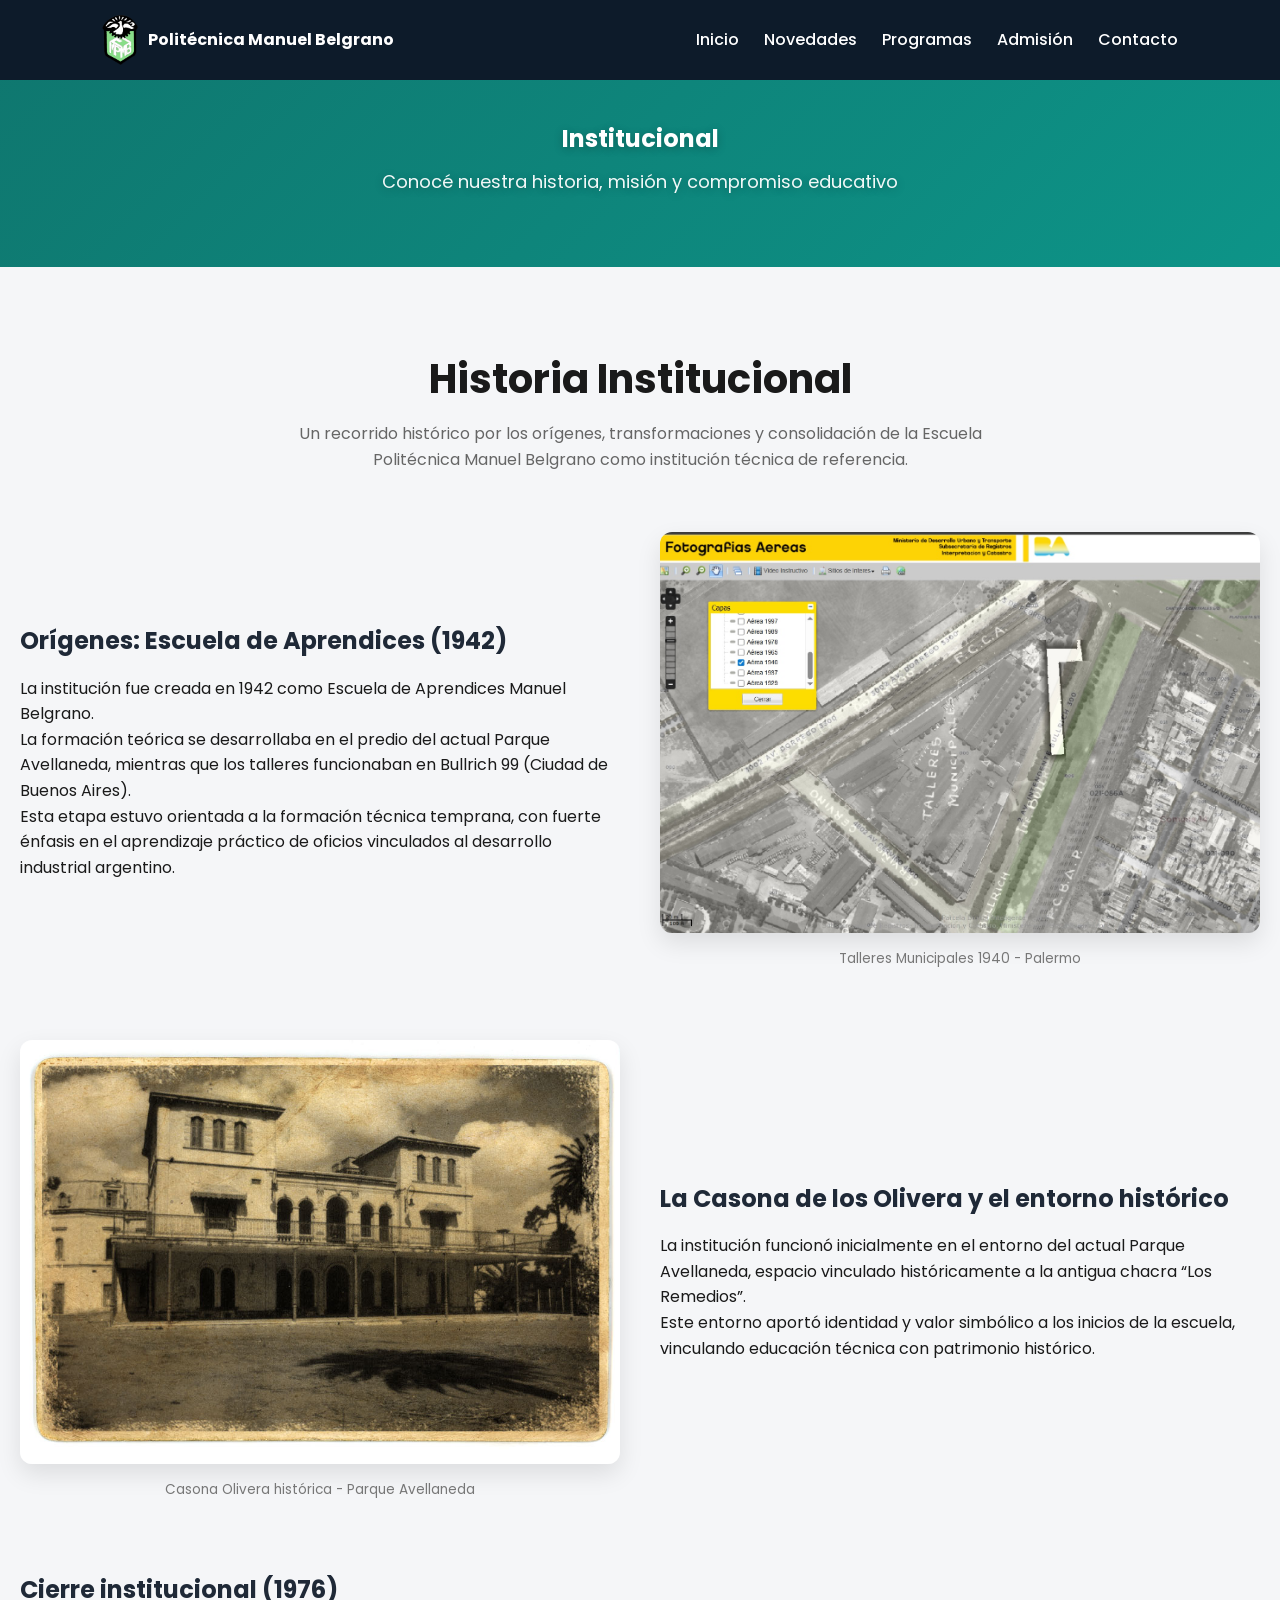
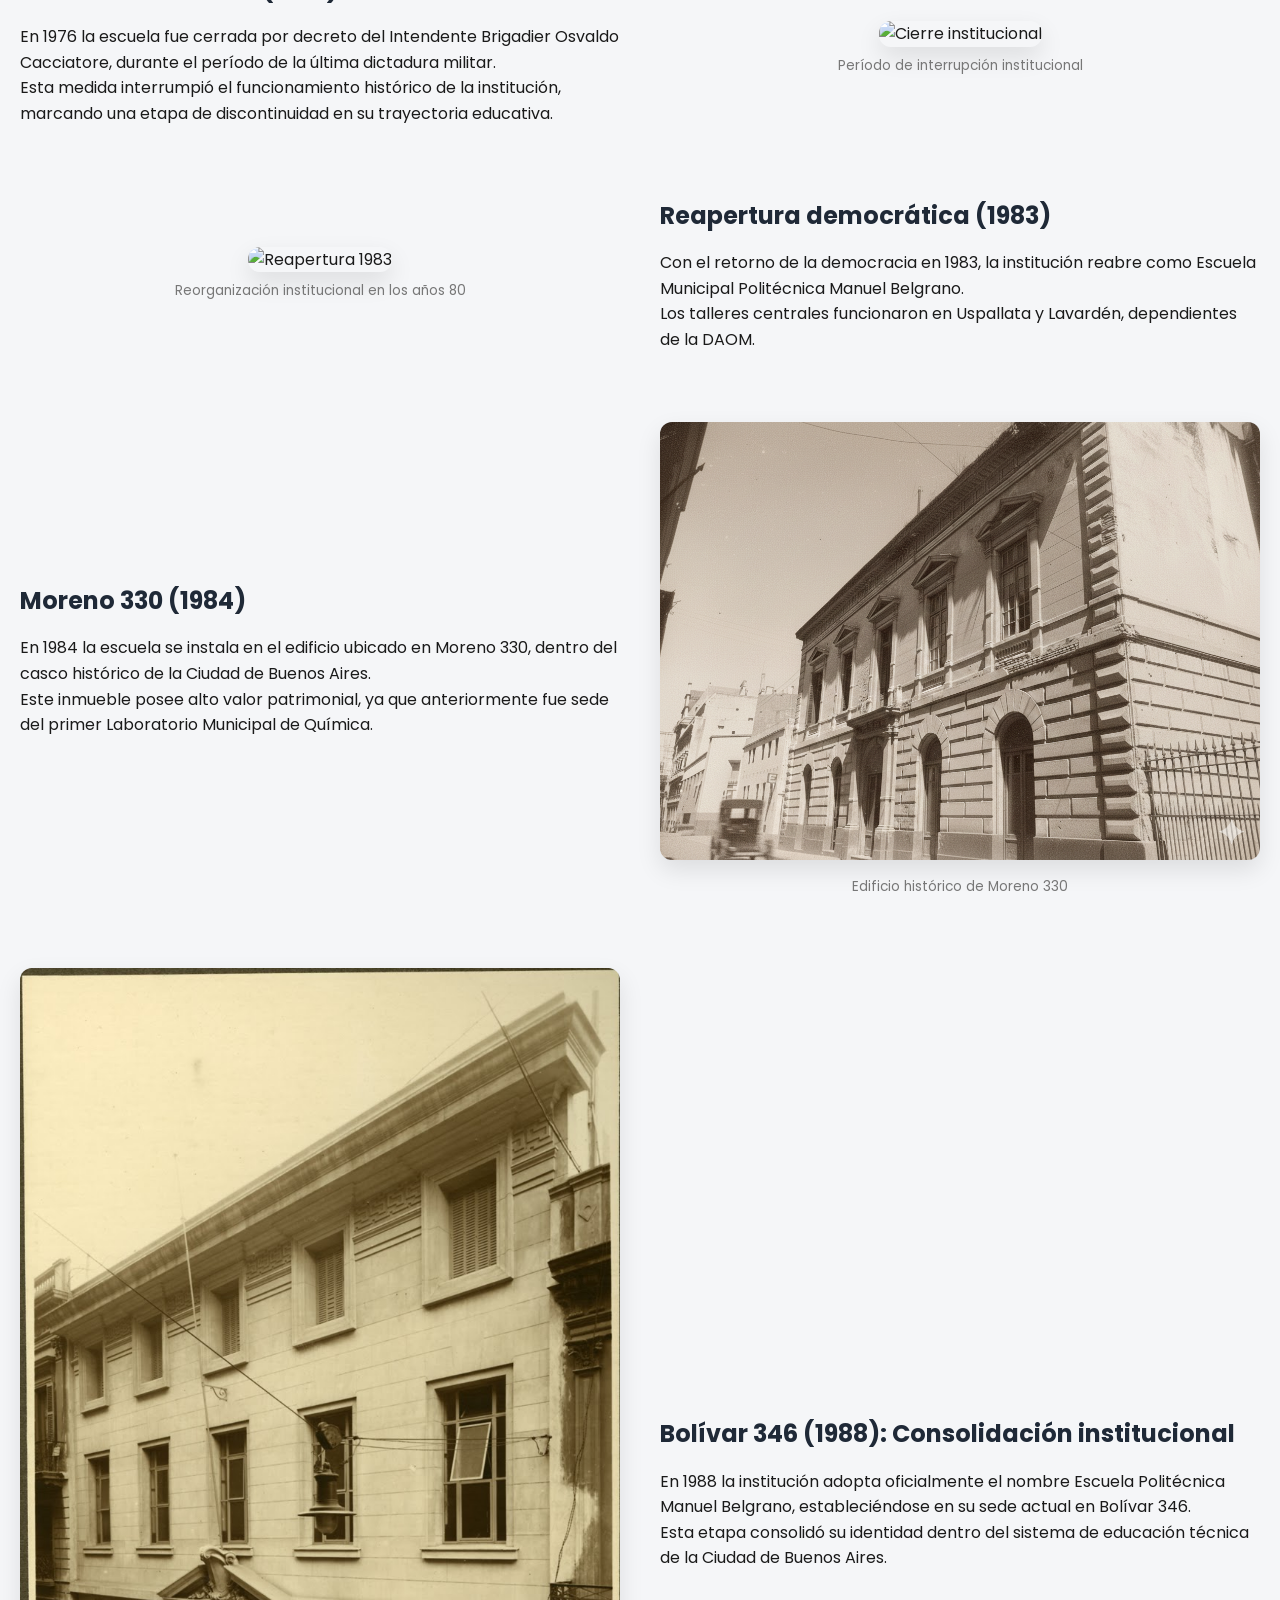
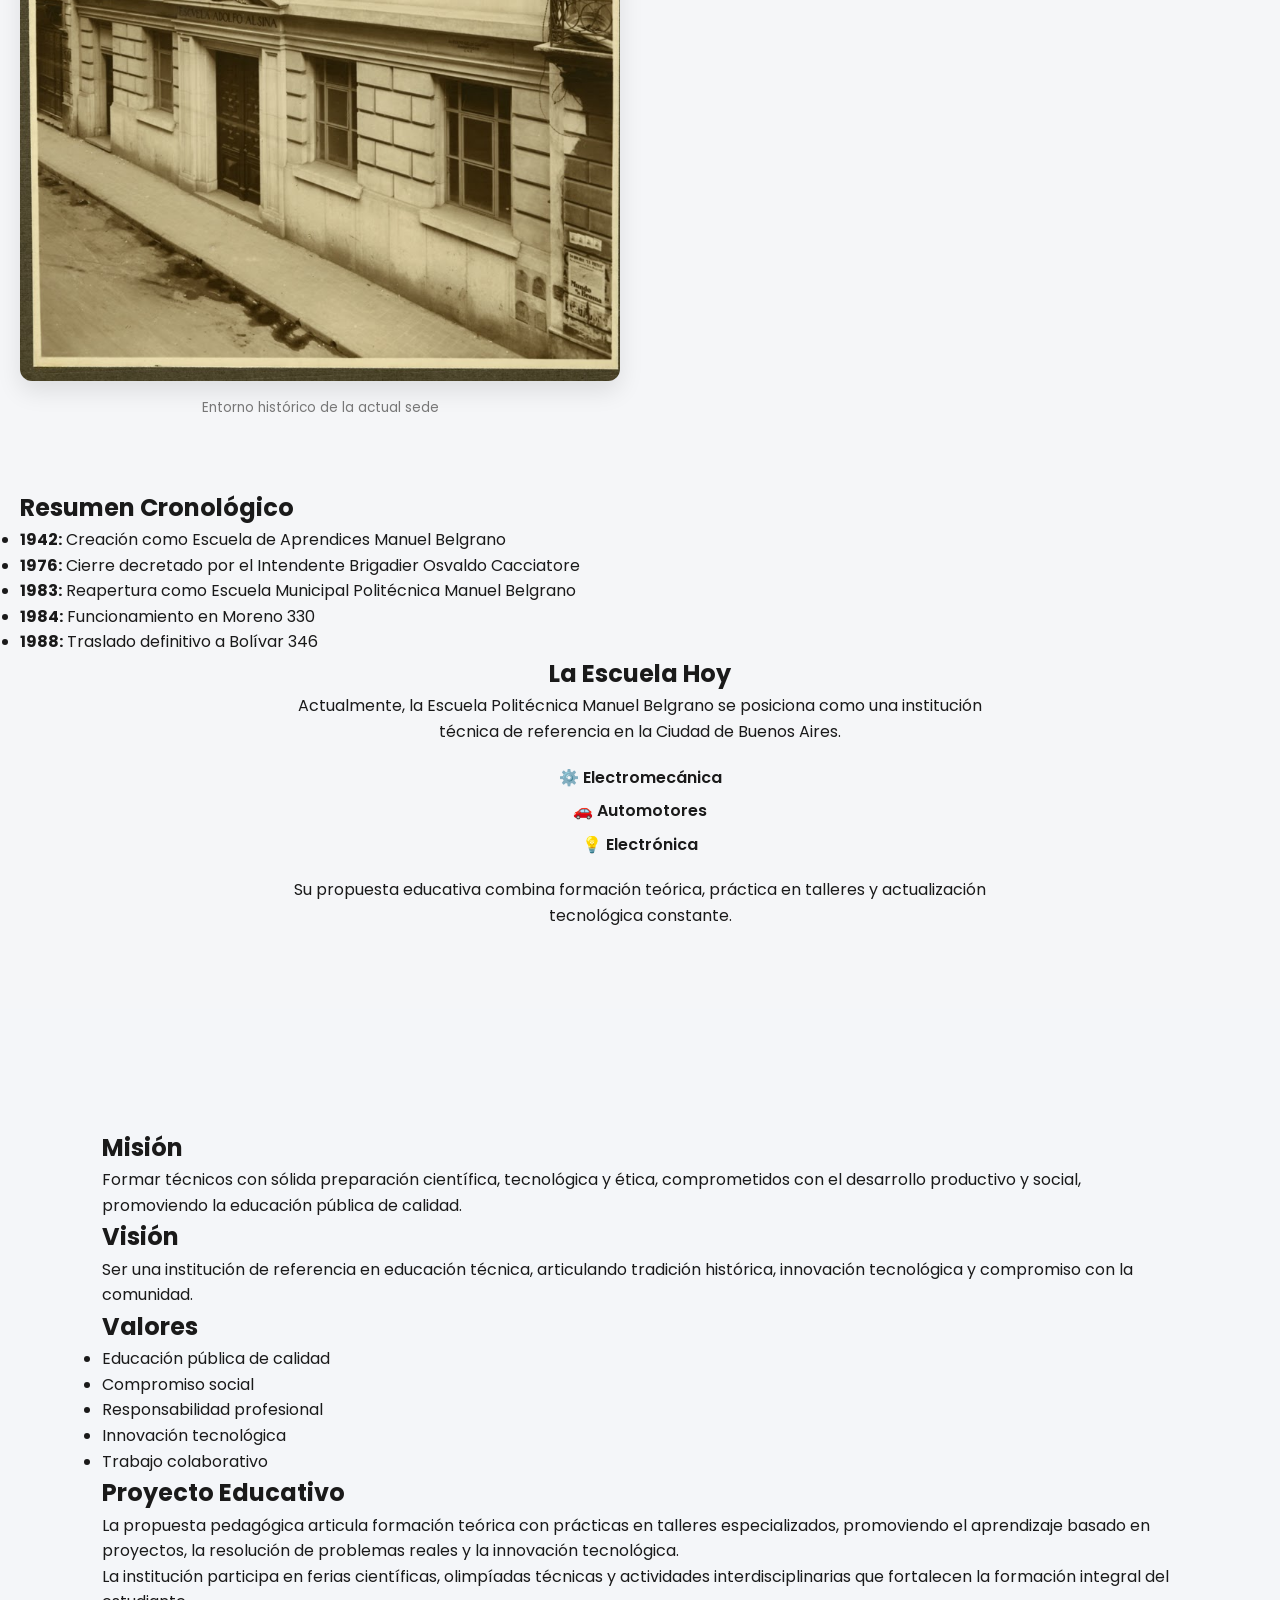
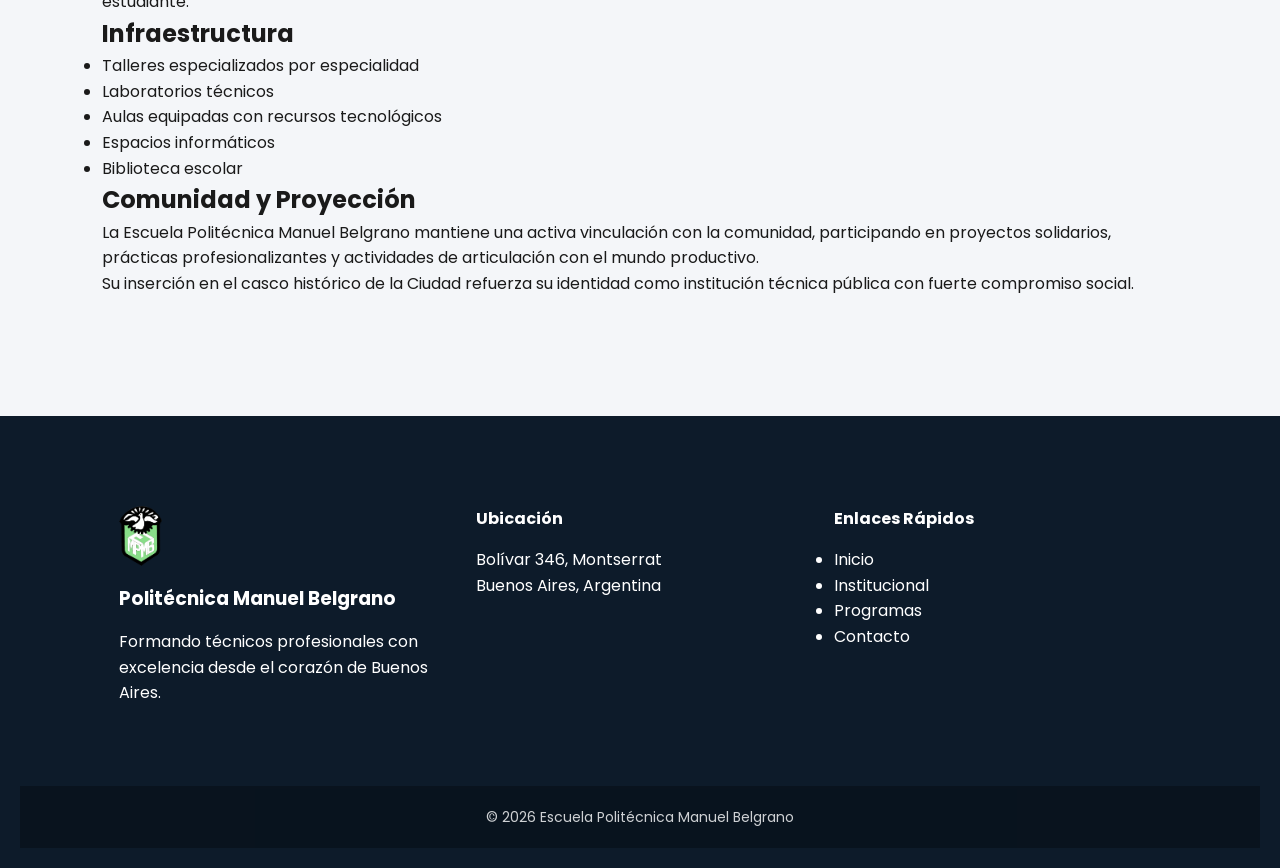
==== institucional.html @ e022c782 "nueva version website" ====
<!DOCTYPE html>
<html lang="es">
<head>
<meta charset="UTF-8">
<meta name="viewport" content="width=device-width, initial-scale=1.0">
<title>Institucional - Escuela Politécnica Manuel Belgrano</title>

<link rel="stylesheet" href="css/style.css">
<link href="https://fonts.googleapis.com/css2?family=Poppins:wght@300;400;600;700&display=swap" rel="stylesheet">
</head>

<body>

<!-- HEADER -->
<header>
    <div class="logo">
        <img src="img/logo.png" alt="Logo Escuela">
        <span>Politécnica Manuel Belgrano</span>
    </div>

    <div class="menu-toggle" id="menuToggle">☰</div>

    <nav id="navMenu">
        <ul>
            <li><a href="index.html">Inicio</a></li>
            <li><a href="novedades.html">Novedades</a></li>
            <li><a href="index.html#programas">Programas</a></li>
            <li><a href="index.html#admision">Admisión</a></li>
            <li><a href="index.html#contacto">Contacto</a></li>
        </ul>
    </nav>
</header>

<!-- HERO -->
<section class="hero-institucional">
  <h1>Institucional</h1>
  <p>Conocé nuestra historia, misión y compromiso educativo</p>
</section>

<!-- HISTORIA -->
<section class="institucional-historia" id="institucional">
  <div class="container">

    <h1 class="titulo-seccion">Historia Institucional</h1>
    <p class="subtitulo">
      Un recorrido histórico por los orígenes, transformaciones y consolidación de la
      Escuela Politécnica Manuel Belgrano como institución técnica de referencia.
    </p>

    <!-- BLOQUE 1 -->
    <div class="historia-bloque fade">
      <div class="historia-texto">
        <h2>Orígenes: Escuela de Aprendices (1942)</h2>
        <p>
          La institución fue creada en 1942 como Escuela de Aprendices Manuel Belgrano.
        </p>
        <p>
          La formación teórica se desarrollaba en el predio del actual Parque Avellaneda,
          mientras que los talleres funcionaban en Bullrich 99 (Ciudad de Buenos Aires).
        </p>
        <p>
          Esta etapa estuvo orientada a la formación técnica temprana,
          con fuerte énfasis en el aprendizaje práctico de oficios vinculados
          al desarrollo industrial argentino.
        </p>
      </div>

      <div class="historia-img">
        <img src="img/historia/bullrich-talleres.jpg" alt="Talleres Municipales 1940 - Palermo">
        <span class="img-caption">
          Talleres Municipales 1940 - Palermo
        </span>
      </div>
    </div>

    <!-- BLOQUE 2 -->
    <div class="historia-bloque invert fade">
      <div class="historia-texto">
        <h2>La Casona de los Olivera y el entorno histórico</h2>
        <p>
          La institución funcionó inicialmente en el entorno del actual Parque Avellaneda,
          espacio vinculado históricamente a la antigua chacra “Los Remedios”.
        </p>
        <p>
          Este entorno aportó identidad y valor simbólico a los inicios de la escuela,
          vinculando educación técnica con patrimonio histórico.
        </p>
      </div>

      <div class="historia-img">
        <img src="img/historia/casona-olivera.jpg" alt="Casona Olivera histórica">
        <span class="img-caption">
          Casona Olivera histórica - Parque Avellaneda
        </span>
      </div>
    </div>

    <!-- BLOQUE 3 -->
    <div class="historia-bloque fade">
      <div class="historia-texto">
        <h2>Cierre institucional (1976)</h2>
        <p>
          En 1976 la escuela fue cerrada por decreto del Intendente Brigadier
          Osvaldo Cacciatore, durante el período de la última dictadura militar.
        </p>
        <p>
          Esta medida interrumpió el funcionamiento histórico de la institución,
          marcando una etapa de discontinuidad en su trayectoria educativa.
        </p>
      </div>

      <div class="historia-img">
        <img src="img/historia/talleres.jpg" alt="Cierre institucional">
        <span class="img-caption">
          Período de interrupción institucional
        </span>
      </div>
    </div>

    <!-- BLOQUE 4 -->
    <div class="historia-bloque invert fade">
      <div class="historia-texto">
        <h2>Reapertura democrática (1983)</h2>
        <p>
          Con el retorno de la democracia en 1983,
          la institución reabre como Escuela Municipal Politécnica Manuel Belgrano.
        </p>
        <p>
          Los talleres centrales funcionaron en Uspallata y Lavardén,
          dependientes de la DAOM.
        </p>
      </div>

      <div class="historia-img">
        <img src="img/historia/talleres.jpg" alt="Reapertura 1983">
        <span class="img-caption">
          Reorganización institucional en los años 80
        </span>
      </div>
    </div>

    <!-- BLOQUE 5 -->
    <div class="historia-bloque fade">
      <div class="historia-texto">
        <h2>Moreno 330 (1984)</h2>
        <p>
          En 1984 la escuela se instala en el edificio ubicado en Moreno 330,
          dentro del casco histórico de la Ciudad de Buenos Aires.
        </p>
        <p>
          Este inmueble posee alto valor patrimonial,
          ya que anteriormente fue sede del primer Laboratorio Municipal de Química.
        </p>
      </div>

      <div class="historia-img">
        <img src="img/historia/Moreno330.png" alt="Edificio Moreno 330">
        <span class="img-caption">
          Edificio histórico de Moreno 330
        </span>
      </div>
    </div>

    <!-- BLOQUE 6 -->
    <div class="historia-bloque invert fade">
      <div class="historia-texto">
        <h2>Bolívar 346 (1988): Consolidación institucional</h2>
        <p>
          En 1988 la institución adopta oficialmente el nombre
          Escuela Politécnica Manuel Belgrano,
          estableciéndose en su sede actual en Bolívar 346.
        </p>
        <p>
          Esta etapa consolidó su identidad dentro del sistema
          de educación técnica de la Ciudad de Buenos Aires.
        </p>
      </div>

      <div class="historia-img">
        <img src="img/historia/bolivar-antiguo.jpg" alt="Bolívar antigua">
        <span class="img-caption">
          Entorno histórico de la actual sede
        </span>
      </div>
    </div>

    <!-- RESUMEN CRONOLÓGICO -->
    <div class="resumen-cronologico fade">
      <h2>Resumen Cronológico</h2>
      <ul>
        <li><strong>1942:</strong> Creación como Escuela de Aprendices Manuel Belgrano</li>
        <li><strong>1976:</strong> Cierre decretado por el Intendente Brigadier Osvaldo Cacciatore</li>
        <li><strong>1983:</strong> Reapertura como Escuela Municipal Politécnica Manuel Belgrano</li>
        <li><strong>1984:</strong> Funcionamiento en Moreno 330</li>
        <li><strong>1988:</strong> Traslado definitivo a Bolívar 346</li>
      </ul>
    </div>

    <!-- PRESENTE -->
    <div class="presente fade">
      <h2>La Escuela Hoy</h2>
      <p>
        Actualmente, la Escuela Politécnica Manuel Belgrano se posiciona como
        una institución técnica de referencia en la Ciudad de Buenos Aires.
      </p>

      <ul class="especialidades">
        <li>⚙️ Electromecánica</li>
        <li>🚗 Automotores</li>
        <li>💡 Electrónica</li>
      </ul>

      <p>
        Su propuesta educativa combina formación teórica,
        práctica en talleres y actualización tecnológica constante.
      </p>
    </div>

  </div>
</section>

<!-- MISIÓN VISIÓN VALORES -->
<section class="institucional">
  <div class="container">
    <div class="institucional-seccion fade">
      <h2>Misión</h2>
      <p>
        Formar técnicos con sólida preparación científica, tecnológica y ética,
        comprometidos con el desarrollo productivo y social,
        promoviendo la educación pública de calidad.
      </p>

      <h2>Visión</h2>
      <p>
        Ser una institución de referencia en educación técnica,
        articulando tradición histórica, innovación tecnológica
        y compromiso con la comunidad.
      </p>

      <h2>Valores</h2>
      <ul class="lista-valores">
        <li>Educación pública de calidad</li>
        <li>Compromiso social</li>
        <li>Responsabilidad profesional</li>
        <li>Innovación tecnológica</li>
        <li>Trabajo colaborativo</li>
      </ul>
    </div>

    <!-- PROYECTO EDUCATIVO -->

    <div class="institucional-seccion fade">
      <h2>Proyecto Educativo</h2>
      <p>
        La propuesta pedagógica articula formación teórica
        con prácticas en talleres especializados,
        promoviendo el aprendizaje basado en proyectos,
        la resolución de problemas reales y la innovación tecnológica.
      </p>
      <p>
        La institución participa en ferias científicas,
        olimpíadas técnicas y actividades interdisciplinarias
        que fortalecen la formación integral del estudiante.
      </p>
    </div>

    <!-- INFRAESTRUCTURA -->

    <div class="institucional-seccion fade">
      <h2>Infraestructura</h2>
      <ul>
        <li>Talleres especializados por especialidad</li>
        <li>Laboratorios técnicos</li>
        <li>Aulas equipadas con recursos tecnológicos</li>
        <li>Espacios informáticos</li>
        <li>Biblioteca escolar</li>
      </ul>
    </div>



    <!-- COMUNIDAD -->

    <div class="institucional-seccion fade">
      <h2>Comunidad y Proyección</h2>
      <p>
        La Escuela Politécnica Manuel Belgrano mantiene
        una activa vinculación con la comunidad,
        participando en proyectos solidarios,
        prácticas profesionalizantes
        y actividades de articulación con el mundo productivo.
      </p>
      <p>
        Su inserción en el casco histórico de la Ciudad
        refuerza su identidad como institución técnica pública
        con fuerte compromiso social.
      </p>
    </div>

  </div>
</section>

<!-- FOOTER -->
<footer>
    <div class="footer-content">
        <div>
            <img src="img/logo.png" alt="Logo Escuela" class="footer-logo">
            <h3>Politécnica Manuel Belgrano</h3>
            <p>Formando técnicos profesionales con excelencia desde el corazón de Buenos Aires.</p>
        </div>

        <div>
            <h4>Ubicación</h4>
            <p>Bolívar 346, Montserrat<br>
            Buenos Aires, Argentina</p>
        </div>

        <div>
            <h4>Enlaces Rápidos</h4>
            <ul>
                <li><a href="index.html">Inicio</a></li>
                <li><a href="institucional.html">Institucional</a></li>
                <li><a href="index.html#programas">Programas</a></li>
                <li><a href="index.html#contacto">Contacto</a></li>
            </ul>
        </div>
    </div>

    <div class="footer-bottom">
        © 2026 Escuela Politécnica Manuel Belgrano
    </div>
</footer>

<script src="js/script.js"></script>
</body>
</html>
---- css/style.css ----
* {
    margin: 0;
    padding: 0;
    box-sizing: border-box;
}

html {
    scroll-behavior: smooth;
}

body {
    font-family: 'Poppins', sans-serif;
    background: #f4f6f9;
    color: #1a1a1a;
    line-height: 1.6;
}

header {
    position: fixed;
    width: 100%;
    background: #0d1b2a;
    color: white;
    display: flex;
    justify-content: space-between;
    align-items: center;
    padding: 15px 8%;
    z-index: 1000;
}

.logo {
    font-weight: 700;
}

nav ul {
    list-style: none;
    display: flex;
    gap: 25px;
}

nav a {
    text-decoration: none;
    color: white;
    font-weight: 500;
    transition: 0.3s;
}

nav a:hover {
    color: #00b4d8;
}

.menu-toggle {
    display: none;
    font-size: 24px;
    cursor: pointer;
}

section {
    padding: 120px 8%;
}

.hero {
    height: 100vh;
    background: linear-gradient(rgba(0,0,0,0.6), rgba(0,0,0,0.6)),
    url('../img/hero.jpg') center/cover;
    display: flex;
    align-items: center;
    justify-content: center;
    text-align: center;
    color: white;
    margin-top: 0px; /* ajustá según altura real */
}

.hero h1 {
    font-size: 48px;
    margin-bottom: 20px;
}

.hero p {
    font-size: 20px;
    margin-bottom: 30px;
}

.btn {
    background: #00b4d8;
    color: white;
    padding: 12px 25px;
    border-radius: 30px;
    text-decoration: none;
    display: inline-block;
    margin: 5px;
    transition: 0.3s;
    border: none;
    cursor: pointer;
}

.btn:hover {
    background: #0077b6;
}

.btn.secondary {
    background: transparent;
    border: 2px solid white;
}

.cards {
    display: grid;
    grid-template-columns: repeat(auto-fit, minmax(280px, 1fr));
    gap: 25px;
    margin-top: 40px;
}

.card {
    background: white;
    padding: 25px;
    border-radius: 15px;
    box-shadow: 0 5px 20px rgba(0,0,0,0.08);
    transition: 0.3s;
}

.card:hover {
    transform: translateY(-5px);
}

.stats {
    display: flex;
    gap: 40px;
    margin-top: 40px;
    flex-wrap: wrap;
}

.stats div strong {
    font-size: 30px;
    color: #0077b6;
}

.steps div {
    background: white;
    padding: 20px;
    margin-top: 15px;
    border-left: 5px solid #00b4d8;
}

.contact-grid {
    display: grid;
    grid-template-columns: 1fr 1fr;
    gap: 40px;
}

form input, form textarea {
    width: 100%;
    padding: 12px;
    margin-bottom: 15px;
    border-radius: 8px;
    border: 1px solid #ccc;
}

form textarea {
    height: 120px;
}

.map iframe {
    width: 100%;
    height: 300px;
    border: none;
    margin-top: 30px;
    border-radius: 15px;
}

footer {
    background: #0d1b2a;
    color: white;
}

.footer-content {
    display: grid;
    grid-template-columns: repeat(auto-fit, minmax(250px, 1fr));
    gap: 40px;
    padding: 50px 8%;
}

.footer-content h3,
.footer-content h4 {
    margin-bottom: 15px;
}

.footer-content a {
    color: #ccc;
    text-decoration: none;
}

.footer-content a:hover {
    color: white;
}

.footer-bottom {
    text-align: center;
    padding: 20px;
    background: #08121c;
}

.fade {
    opacity: 0;
    transform: translateY(20px);
    transition: 0.8s ease;
}

.fade.visible {
    opacity: 1;
    transform: translateY(0);
}

.chatbot {
    position: fixed;
    bottom: 90px;
    right: 20px;
    width: 300px;
    background: white;
    border-radius: 10px;
    box-shadow: 0 10px 25px rgba(0,0,0,0.2);
    display: none;
    flex-direction: column;
    overflow: hidden;
}

.chat-header {
    background: #0d1b2a;
    color: white;
    padding: 10px;
    font-weight: bold;
}

.chat-body {
    padding: 10px;
    height: 250px;
    overflow-y: auto;
    display: flex;
    flex-direction: column;
    gap: 8px;
}

.chat-body div {
    padding: 8px 12px;
    border-radius: 15px;
    max-width: 80%;
    font-size: 14px;
}

.chat-body .usuario {
    align-self: flex-end;
    background: #1b263b;
    color: white;
}

.chat-body .asistente {
    align-self: flex-start;
    background: #f1f1f1;
}

#chatInput {
    border: none;
    padding: 10px;
    border-top: 1px solid #ddd;
    outline: none;
}

.chat-button {
    position: fixed;
    bottom: 20px;
    right: 20px;
    background: #1b263b;
    color: white;
    width: 55px;
    height: 55px;
    border-radius: 50%;
    display: flex;
    align-items: center;
    justify-content: center;
    cursor: pointer;
    font-size: 22px;
    box-shadow: 0 5px 15px rgba(0,0,0,0.3);
}


@media(max-width: 900px){
    .contact-grid {
        grid-template-columns: 1fr;
    }

    nav {
        position: absolute;
        top: 60px;
        right: 0;
        background: #0d1b2a;
        width: 200px;
        display: none;
    }

    nav ul {
        flex-direction: column;
        padding: 20px;
    }

    .menu-toggle {
        display: block;
    }
}
/* LOGO */

.logo {
    display: flex;
    align-items: center;
    gap: 10px;
}

.logo img {
    height: 50px;
}

.footer-logo {
    height: 60px;
    margin-bottom: 10px;
}

/* MEJOR FOOTER */

footer {
    background: #0d1b2a;
    color: white;
    padding: 40px 20px 20px 20px;
}

.footer-content {
    display: grid;
    grid-template-columns: repeat(auto-fit, minmax(250px, 1fr));
    gap: 30px;
}

.footer-content a {
    color: white;
    text-decoration: none;
}

.footer-content a:hover {
    text-decoration: underline;
}

.footer-bottom {
    text-align: center;
    margin-top: 30px;
    font-size: 14px;
    opacity: 0.8;
}

/* RESPONSIVE MEJORADO */

@media (max-width: 768px) {

    header {
        flex-direction: column;
        align-items: flex-start;
    }

    nav ul {
        flex-direction: column;
        width: 100%;
    }

    .cards {
        grid-template-columns: 1fr;
    }

    .steps {
        grid-template-columns: 1fr;
    }

    .contact-grid {
        grid-template-columns: 1fr;
    }

}
/* HEADER SCROLL EFFECT */

header {
    position: fixed;
    width: 100%;
    top: 0;
    left: 0;
    transition: all 0.3s ease;
    z-index: 1000;
}

header.scrolled {
    background: #0d1b2a;
    box-shadow: 0 5px 15px rgba(0,0,0,0.2);
}

/* Espacio para compensar header fijo */

.card {
    transition: transform 0.3s ease, box-shadow 0.3s ease;
}

.card:hover {
    transform: translateY(-10px);
    box-shadow: 0 15px 25px rgba(0,0,0,0.15);
}
.gallery-grid {
    display: grid;
    grid-template-columns: repeat(auto-fit, minmax(200px,1fr));
    gap: 15px;
    padding: 20px;
}

.gallery-grid img {
    width: 100%;
    cursor: pointer;
    border-radius: 10px;
    transition: transform 0.3s ease;
}

.gallery-grid img:hover {
    transform: scale(1.05);
}

.modal {
    display: none;
    position: fixed;
    inset: 0;
    background: rgba(0,0,0,0.8);
    justify-content: center;
    align-items: center;
}

.modal img {
    max-width: 80%;
    max-height: 80%;
}
/* NOVEDADES */

.novedades {
    padding: 80px 20px;
    text-align: center;
}

.novedades-page {
    padding: 120px 20px 80px 20px;
    max-width: 1000px;
    margin: auto;
}

.noticia-card {
    background: white;
    padding: 25px;
    border-radius: 10px;
    box-shadow: 0 10px 20px rgba(0,0,0,0.1);
    margin-bottom: 30px;
    text-align: left;
    transition: 0.3s ease;
}

.noticia-card:hover {
    transform: translateY(-5px);
}

.noticia-card img {
    width: 100%;
    border-radius: 8px;
    margin-bottom: 15px;
}

.noticia-card iframe {
    width: 100%;
    height: 400px;
    border-radius: 8px;
    margin-top: 15px;
}

@media(max-width:768px){
    .noticia-card iframe {
        height: 250px;
    }
}
/* NOVEDADES ESTILOS */
.novedades, .novedades-page {
    text-align: center;
}

.noticia-card {
    background: white;
    padding: 25px;
    border-radius: 12px;
    box-shadow: 0 8px 25px rgba(0,0,0,.1);
    margin: 25px 0;
    text-align: left;
}

.noticia-card img {
    width: 100%;
    border-radius: 8px;
    margin-bottom: 15px;
}

.noticia-card iframe {
    width: 100%;
    height: 300px;
    border-radius: 8px;
    margin-top: 15px;
}
.noticia-card {
    background: white;
    padding: 30px;
    margin-bottom: 40px;
    border-radius: 14px;
    box-shadow: 0 10px 30px rgba(0,0,0,0.08);
}

.noticia-card h2 {
    margin-bottom: 15px;
}

.noticia-card h3 {
    margin-top: 25px;
}

.noticia-card ul {
    margin-left: 20px;
}

blockquote {
    background: #f4f4f4;
    padding: 20px;
    border-left: 5px solid #0d6efd;
    margin: 20px 0;
    border-radius: 6px;
}

iframe {
    width: 100%;
    height: 400px;
    margin-top: 15px;
    border-radius: 8px;
}

@media(max-width:768px){
    iframe {
        height: 220px;
    }
}
/* ================= GALERÍA DE MINIATURAS ================= */
.gallery-thumbnails {
    display: grid;
    grid-template-columns: repeat(auto-fill, minmax(100px, 1fr));
    gap: 10px;
    justify-items: center;
    margin: 25px 0;
}

.thumbnail {
    width: 100px;
    height: 100px;
    object-fit: cover;
    border-radius: 8px;
    cursor: pointer;
    transition: box-shadow 0.3s ease, border-color 0.3s ease;  /* Quitamos transform para no agrandar la miniatura */
    border: 2px solid transparent;
}

.thumbnail:hover {
    transform: scale(3.9);  /* Zoom sutil en la miniatura */
    box-shadow: 0 4px 12px rgba(0,0,0,0.3);
    border-color: #18A999;
}



/* ================= MODAL PARA IMAGEN GRANDE ================= */
.modal {
    display: none;
    position: fixed;
    top: 0;
    left: 0;
    width: 100%;
    height: 100%;
    background: rgba(0,0,0,0.8);
    justify-content: center;
    align-items: center;
    z-index: 1000;
}

.modal.active {
    display: flex;
}

.modal img {
    max-width: 90%;  /* Muestra la imagen en su tamaño original, limitada al 90% de la pantalla */
    max-height: 90%;
    border-radius: 8px;
}

.modal-close {
    position: absolute;
    top: 20px;
    right: 20px;
    background: white;
    color: black;
    border: none;
    font-size: 24px;
    padding: 10px;
    cursor: pointer;
    border-radius: 50%;
}

/* Responsivo */
@media (max-width: 768px) {
    .gallery-thumbnails {
        grid-template-columns: repeat(auto-fill, minmax(80px, 1fr));
    }
    .thumbnail {
        width: 80px;
        height: 80px;
    }
}

/*Bienvenidos*/

.bienvenida-grid {
  display: flex;
  align-items: center;
  gap: 40px;
}


.bienvenida-img img {
    width: 100%;
    border-radius: 12px;
    box-shadow: 0 10px 30px rgba(0,0,0,0.1);
}

.bienvenida h2 {
    font-size: 36px;
    margin-bottom: 20px;
}
/*responsive*/
@media (max-width: 768px) {

  .bienvenida-grid {
    flex-direction: column;
    text-align: center;
  }

  /* Orden correcto */
  .bienvenida-texto {
    order: 1;
  }

  .bienvenida-img {
    order: 2;
  }

  /* Imagen prolija en móvil */
  .bienvenida-img img {
    width: 100%;
    border-radius: 12px;
  }

  /* Botón más abajo y centrado */
  .bienvenida-texto .btn {
    display: inline-block;
    margin-top: 20px;
  }
}

/*especialidades*/

/* ================= PROGRAMAS MODERNOS ================= */

.programas-cards{
    display:grid;
    grid-template-columns:repeat(auto-fit,minmax(300px,1fr));
    gap:30px;
    margin-top:40px;
}

.program-card{
    background:white;
    border-radius:18px;
    overflow:hidden;
    box-shadow:0 10px 30px rgba(0,0,0,.08);
    transition:.3s;
}

.program-card:hover{
    transform:translateY(-8px);
}

/* IMAGEN */
.img-wrap{
    position:relative;
}

.img-wrap img{
    width:100%;
    height:220px;
    object-fit:cover;
}

/* ICONO FLOTANTE */
.icon{
    position:absolute;
    top:15px;
    right:15px;
    width:45px;
    height:45px;
    border-radius:50%;
    display:flex;
    align-items:center;
    justify-content:center;
    font-size:20px;
    color:white;
}

/* colores tipo captura */
.icon.auto{ background:#22c55e; }
.icon.electro{ background:#f97316; }
.icon.digi{ background:#6366f1; }

/* CONTENIDO */
.program-card .content{
    padding:20px;
}

.program-card h3{
    margin-bottom:10px;
}

.program-card p{
    color:#555;
    font-size:14px;
}
/* ================= REDES SOCIALES ================= */

.redes{
    margin-top:25px;
}

.redes h3{
    margin-bottom:10px;
}

.social-links{
    display:flex;
    flex-wrap:wrap;
    gap:10px;
}

.social-links a{
    text-decoration:none;
    padding:8px 14px;
    border-radius:20px;
    font-size:14px;
    font-weight:500;
    color:white;
    transition:.3s;
}

/* colores por red */
.social-links .ig{ background:#e1306c; }
.social-links .fb{ background:#1877f2; }
.social-links .yt{ background:#ff0000; }
.social-links .wa{ background:#25d366; }

.social-links a:hover{
    transform:translateY(-2px);
    opacity:.9;
}
.social-icons{
    display:flex;
    gap:12px;
    margin-top:15px;
}

.social-icons a{
    width:40px;
    height:40px;
    border-radius:50%;
    background:#0d1b2a;
    color:white;
    display:flex;
    align-items:center;
    justify-content:center;
    font-size:18px;
    transition:.3s;
}

.social-icons a:hover{
    background:#0077b6;
    transform:translateY(-3px);
}
.btn-info{
  margin-top:10px;
  background:#4f46e5;
  color:white;
  border:none;
  padding:8px 14px;
  border-radius:8px;
  cursor:pointer;
}

/* MODAL */
.modal-overlay{
  position:fixed;
  top:0;left:0;
  width:100%;height:100%;
  background:rgba(0,0,0,0.6);
  display:none;
  align-items:center;
  justify-content:center;
  z-index:9999;
}

.modal-card{
  background:white;
  width:90%;
  max-width:720px;
  border-radius:18px;
  overflow:hidden;
  margin:20px; /* margen externo en móviles */
  max-height:90vh; /* nunca más alto que la pantalla */
  display:flex;
  flex-direction:column;
}


.modal-header img{
  width:100%;
  height:200px;
  object-fit:cover;
}

.modal-body{
  padding:28px 32px;
  line-height:1.6;
  overflow-y:auto; /* scroll interno */
}
.modal-header{
  flex-shrink:0; /* evita que se achique */
}


.modal-body p,
.modal-body ul,
.modal-body h3{
  margin-top:22px;
  margin-bottom:10px;
  font-size:1.1rem;
}



.info-grid{
  display:grid;
  grid-template-columns:1fr 1fr;
  gap:10px;
  margin:15px 0;
}

.info-box{
  background:#f3f4f6;
  padding:10px;
  border-radius:8px;
}

.chips span{
  background:#e0e7ff;
  padding:5px 10px;
  margin:3px;
  border-radius:20px;
  display:inline-block;
}

.cerrar{
  position:absolute;
  right:15px;
  top:10px;
  cursor:pointer;
  font-size:20px;
}
.chips{
  margin-top:8px;
}

.chips span{
  background:#eef2ff;
  padding:6px 12px;
  margin:4px;
  border-radius:20px;
  font-size:0.85rem;
}
@media (max-width:600px){
  .modal-body{
    padding:22px 18px; /* menos padding en celular */
  }
}
@media (max-width:600px){

  .modal-card{
    width:95%;
    max-height:92vh;
    border-radius:14px;
  }

  .modal-body{
    padding:20px 16px; /* menos padding en celular */
  }

}
/*admision*/
.admision {
  padding: 80px 20px;
  text-align: center;
}

.titulo-seccion {
  font-size: 2.2rem;
  margin-bottom: 10px;
}

.subtitulo {
  color: #666;
  margin-bottom: 40px;
}

.pasos-admision {
  display: grid;
  grid-template-columns: repeat(auto-fit, minmax(220px, 1fr));
  gap: 25px;
}

.paso {
  background: linear-gradient(135deg, #c9f3ef, #a9e0db);
  padding: 25px;
  border-radius: 18px;
  transition: 0.3s;
  position: relative;
}

.paso:hover {
  transform: translateY(-5px);
}

.icono {
  font-size: 28px;
  margin-bottom: 10px;
}

.numero {
  font-size: 2rem;
  font-weight: bold;
  color: rgba(0,0,0,0.2);
}

.paso h3 {
  margin: 10px 0;
}

.paso p {
  font-size: 0.9rem;
  color: #444;
}
/*institucional*/
.hero-institucional {
  padding: 120px 20px 70px;
  text-align: center;
  background: linear-gradient(135deg, #0f766e, #0d9488);
  color: white;
}

.hero-institucional p {
  opacity: 0.95;
  font-size: 18px;
  margin-top: 10px;
}
.hero-institucional h1,
.hero-institucional p {
  text-shadow: 0 2px 8px rgba(0,0,0,0.25);
}



.institucional-section {
  max-width: 900px;
  margin: auto;
  padding: 60px 20px;
  line-height: 1.7;
}

.institucional-section.alt {
  background: #f7f7f7;
  border-radius: 12px;
}
.btn-institucional {
  background: #0f766e;
  color: white;
  border: 2px solid #0f766e;
}

.btn-institucional:hover {
  background: transparent;
  color: #0f766e;
}
/* =========================
   VIDEO NOVEDADES
========================= */
.noticias iframe {
  width: 100%;
  height: 200px;
  border-radius: 10px;
  margin-top: 10px;
}
/* novedades */

.novedades-cards {
  display: grid;
  grid-template-columns: repeat(auto-fit, minmax(260px, 1fr));
  gap: 25px;
  margin-top: 30px;
}

.novedad-card {
  background: white;
  border-radius: 12px;
  overflow: hidden;
  box-shadow: 0 8px 20px rgba(0,0,0,0.08);
  transition: transform 0.25s ease;
}

.novedad-card:hover {
  transform: translateY(-5px);
}

.novedad-card img {
  width: 100%;
  height: 180px;
  object-fit: cover;
}

.novedad-content {
  padding: 15px;
}

.novedad-content h3 {
  margin-bottom: 8px;
}

.novedad-content p {
  font-size: 14px;
  margin-bottom: 12px;
}
/*admision*/
.admision-botones {
  margin-top: 40px;
  display: flex;
  justify-content: center;
  gap: 15px;
  flex-wrap: wrap;
}

.btn-admision {
  background: #1f3c88;
  color: white;
  padding: 12px 20px;
  border-radius: 8px;
  text-decoration: none;
  font-weight: 600;
  transition: 0.25s;
}

.btn-admision:hover {
  background: #162c63;
}

.btn-admision.outline {
  background: transparent;
  border: 2px solid #1f3c88;
  color: #1f3c88;
}

.btn-admision.outline:hover {
  background: #1f3c88;
  color: white;
}
/* CURSADA */
.cursada {
    padding: 80px 20px;
    background: #f5f7fa;
    text-align: center;
}

.cursada h2 {
    font-size: 32px;
    margin-bottom: 40px;
}

.cursada-grid {
    display: flex;
    gap: 25px;
    justify-content: center;
    flex-wrap: wrap;
}

.cursada-card {
    background: white;
    padding: 30px;
    border-radius: 12px;
    width: 260px;
    box-shadow: 0 8px 20px rgba(0,0,0,0.05);
    transition: 0.3s;
}

.cursada-card:hover {
    transform: translateY(-5px);
}

.cursada-card .icon {
    font-size: 40px;
    margin-bottom: 10px;
}

.cursada-card h3 {
    margin-bottom: 5px;
}
/* HORARIOS CURSADA */
.horario {
  display: inline-block;
  margin-top: 8px;
  font-weight: 600;
  color: #0f766e;
  background: #ecfdf5;
  padding: 6px 10px;
  border-radius: 8px;
  font-size: 0.9rem;
}
/*chatbot*/
.chat-redes {
  font-size: 0.8rem;
  text-align: center;
  margin-top: 8px;
  opacity: 0.8;
}

.chat-redes a {
  color: #0056b3;
  text-decoration: none;
  font-weight: 500;
}

.chat-redes a:hover {
  text-decoration: underline;
}
/*modo responsive titulo*/
@media (max-width: 600px) {
  .logo span {
    font-size: 1.25rem;
    font-weight: 600;
  }
}
/*efecto máquina de escribir titulo*/

.typewriter {
  color: #fff;
  font-weight: 600;
  font-size: 1.5rem;
  letter-spacing: 0.5px;
  margin-bottom: 12px;

  overflow: hidden;
  white-space: nowrap;
  border-right: 2px solid rgba(255,255,255,0.7);
  width: 0;

  animation: typing 3.5s steps(40, end) forwards, blink 1.5s infinite;
}

@keyframes blink {
  50% { border-color: transparent }
}


@keyframes typing {
  from { width: 0 }
  to { width: 100% }
}


.hero-content {
  position: relative;
}

.typewriter {
  position: relative;
  top: -25px; /* sube el texto */
}

/*responsive titulo en movimiento*/

@media (max-width: 768px) {
  .typewriter {
    font-size: 1.1rem;
    white-space: normal;
    border-right: none;
    animation: fadeIn 1.5s ease forwards;
    width: 100%;
    text-align: center;
  }

  @keyframes fadeIn {
    from { opacity: 0 }
    to { opacity: 1 }
  }
}
@media (max-width: 768px) {
  .typewriter {
    font-size: 1.1rem;
    white-space: normal;
    border-right: none;
    animation: fadeIn 1.5s ease forwards;
    width: 100%;
    text-align: center;
  }

  @keyframes fadeIn {
    from { opacity: 0 }
    to { opacity: 1 }
  }
}
/*animacion redes*/
/* ================= TICKER REDES ESTABLE ================= */

.social-ticker {
  width: 100%;
  background: #1e293b;
  color: white;
  overflow: hidden;
  height: 42px;
  display: flex;
  align-items: center;
  margin-top: 80px; /* elimina espacios blancos */
}

.ticker-track {
  display: flex;
  gap: 60px;
  white-space: nowrap;
  animation: tickerScroll 20s linear infinite;
  font-size: 1rem;
  font-weight: 600;
}

/* Animación suave */
@keyframes tickerScroll {
  from { transform: translateX(100%); }
  to { transform: translateX(-100%); }
}

/* RESPONSIVE */
@media (max-width: 768px) {
  .social-ticker {
    height: 45px;
    
    border-top: 50px;
    padding-top: 80px;
    padding-bottom: 20px;
    border-bottom: 20px;
    
  }

  .ticker-track {
    font-size: 0.9rem;
    gap: 30px;
  }
}


@media (max-width: 480px) {
  .ticker-track {
    font-size: 0.95rem;
    gap: 30px;
  }
  .hero-institucional{
    padding-top: 170px;
  }
}
@media (max-width: 768px) {
  .hero h1 {
    font-size: 2rem;
    text-align: center;
    margin-bottom: 10px;
  }
    .hero-institucional{
    padding-top: 170px;
  }
}


/* */

/* ================= HEADER FIX ================= */
.main-header {
  position: fixed;
  top: 0;
  width: 100%;
  background: #0f172a;
  z-index: 9999;
}



/* ================= MENU ================= */
#navMenu ul {
  display: flex;
  gap: 25px;
}

#navMenu a {
  color: white;
  text-decoration: none;
  font-weight: 500;
}

/* ================= TICKER REDES ================= */
.social-ticker {
  background: #1e293b;
  color: white;
  overflow: hidden;
  height: 40px;
  display: flex;
  align-items: center;
  
}

.ticker-track {
  display: flex;
  gap: 60px;
  white-space: nowrap;
  animation: ticker 18s linear infinite;
  font-size: 0.95rem;
}

@keyframes ticker {
  from { transform: translateX(100%); }
  to { transform: translateX(-100%); }
}

/* ================= HERO FIX ================= */
.hero {
  margin-top: 0;
}

/* ================= TYPEWRITER SUAVE ================= */
.typewriter {
  font-size: 1.1rem;
  opacity: 0.9;
}

/* ================= RESPONSIVE ================= */
@media (max-width: 768px) {

  #navMenu {
    position: absolute;
    right: 0;
    top: 70px;
    background: #0f172a;
    width: 220px;
    display: none;
  }

  #navMenu ul {
    flex-direction: column;
    padding: 20px;
  }

  .menu-toggle {
    display: block;
  }

  .social-ticker {
    height: 45px;
    font-size: 0.9rem;
    
    border-top: 50px;
    padding-top: 80px;
    padding-bottom: 20px;
    border-bottom: 20px;
  }
}

/*institucional*/

.institucional-historia {
  background: #f5f6f8;
  padding: 80px 20px;
}

.titulo-seccion {
  text-align: center;
  font-size: 2.5rem;
  margin-bottom: 10px;
}

.subtitulo {
  text-align: center;
  max-width: 700px;
  margin: 0 auto 60px;
  color: #666;
}

.historia-bloque {
  display: flex;
  gap: 40px;
  margin-bottom: 70px;
  align-items: center;
}

.historia-bloque.invert {
  flex-direction: row-reverse;
}

.historia-texto {
  flex: 1;
}

.historia-texto h2 {
  margin-bottom: 15px;
  color: #1f2937;
}

.historia-img {
  flex: 1;
  text-align: center;
}

.historia-img img {
  width: 100%;
  border-radius: 12px;
  box-shadow: 0 10px 25px rgba(0,0,0,0.1);
}

.img-caption {
  display: block;
  margin-top: 8px;
  font-size: 0.85rem;
  color: #777;
}

.presente {
  text-align: center;
  max-width: 700px;
  margin: auto;
}

.especialidades {
  list-style: none;
  padding: 0;
  margin: 20px 0;
}

.especialidades li {
  margin-bottom: 8px;
  font-weight: 600;
}

/* RESPONSIVE */
@media (max-width: 768px) {
  .historia-bloque {
    flex-direction: column;
  }

  .historia-bloque.invert {
    flex-direction: column;
  }

  .titulo-seccion {
    font-size: 2rem;
  }
}

/**/
.institucional-historia {
  background: #f5f6f8;
  padding: 80px 20px;
}

.titulo-seccion {
  text-align: center;
  font-size: 2.5rem;
  margin-bottom: 10px;
}

.subtitulo {
  text-align: center;
  max-width: 700px;
  margin: 0 auto 60px;
  color: #666;
}

.historia-bloque {
  display: flex;
  gap: 40px;
  margin-bottom: 70px;
  align-items: center;
}

.historia-bloque.invert {
  flex-direction: row-reverse;
}

.historia-texto {
  flex: 1;
}

.historia-texto h2 {
  margin-bottom: 15px;
  color: #1f2937;
}

.historia-img {
  flex: 1;
  text-align: center;
}

.historia-img img {
  width: 100%;
  border-radius: 12px;
  box-shadow: 0 10px 25px rgba(0,0,0,0.1);
}

.img-caption {
  display: block;
  margin-top: 8px;
  font-size: 0.85rem;
  color: #777;
}

.presente {
  text-align: center;
  max-width: 700px;
  margin: auto;
}

.especialidades {
  list-style: none;
  padding: 0;
  margin: 20px 0;
}

.especialidades li {
  margin-bottom: 8px;
  font-weight: 600;
}

/* RESPONSIVE */
@media (max-width: 768px) {
  .historia-bloque {
    flex-direction: column;
  }

  .historia-bloque.invert {
    flex-direction: column;
  }

  .titulo-seccion {
    font-size: 2rem;
  }
}
/* linea de tiempo institucional*/

/* ===== TIMELINE ===== */

.timeline {
  margin-top: 60px;
  position: relative;
  border-left: 4px solid #1e4ea1;
  padding-left: 30px;
}

.timeline-item {
  margin-bottom: 50px;
  position: relative;
}

.timeline-year {
  font-size: 22px;
  font-weight: 700;
  color: #1e4ea1;
  margin-bottom: 10px;
}

.timeline-content h2 {
  font-size: 20px;
  margin-bottom: 10px;
}

.timeline-content p {
  margin-bottom: 10px;
}
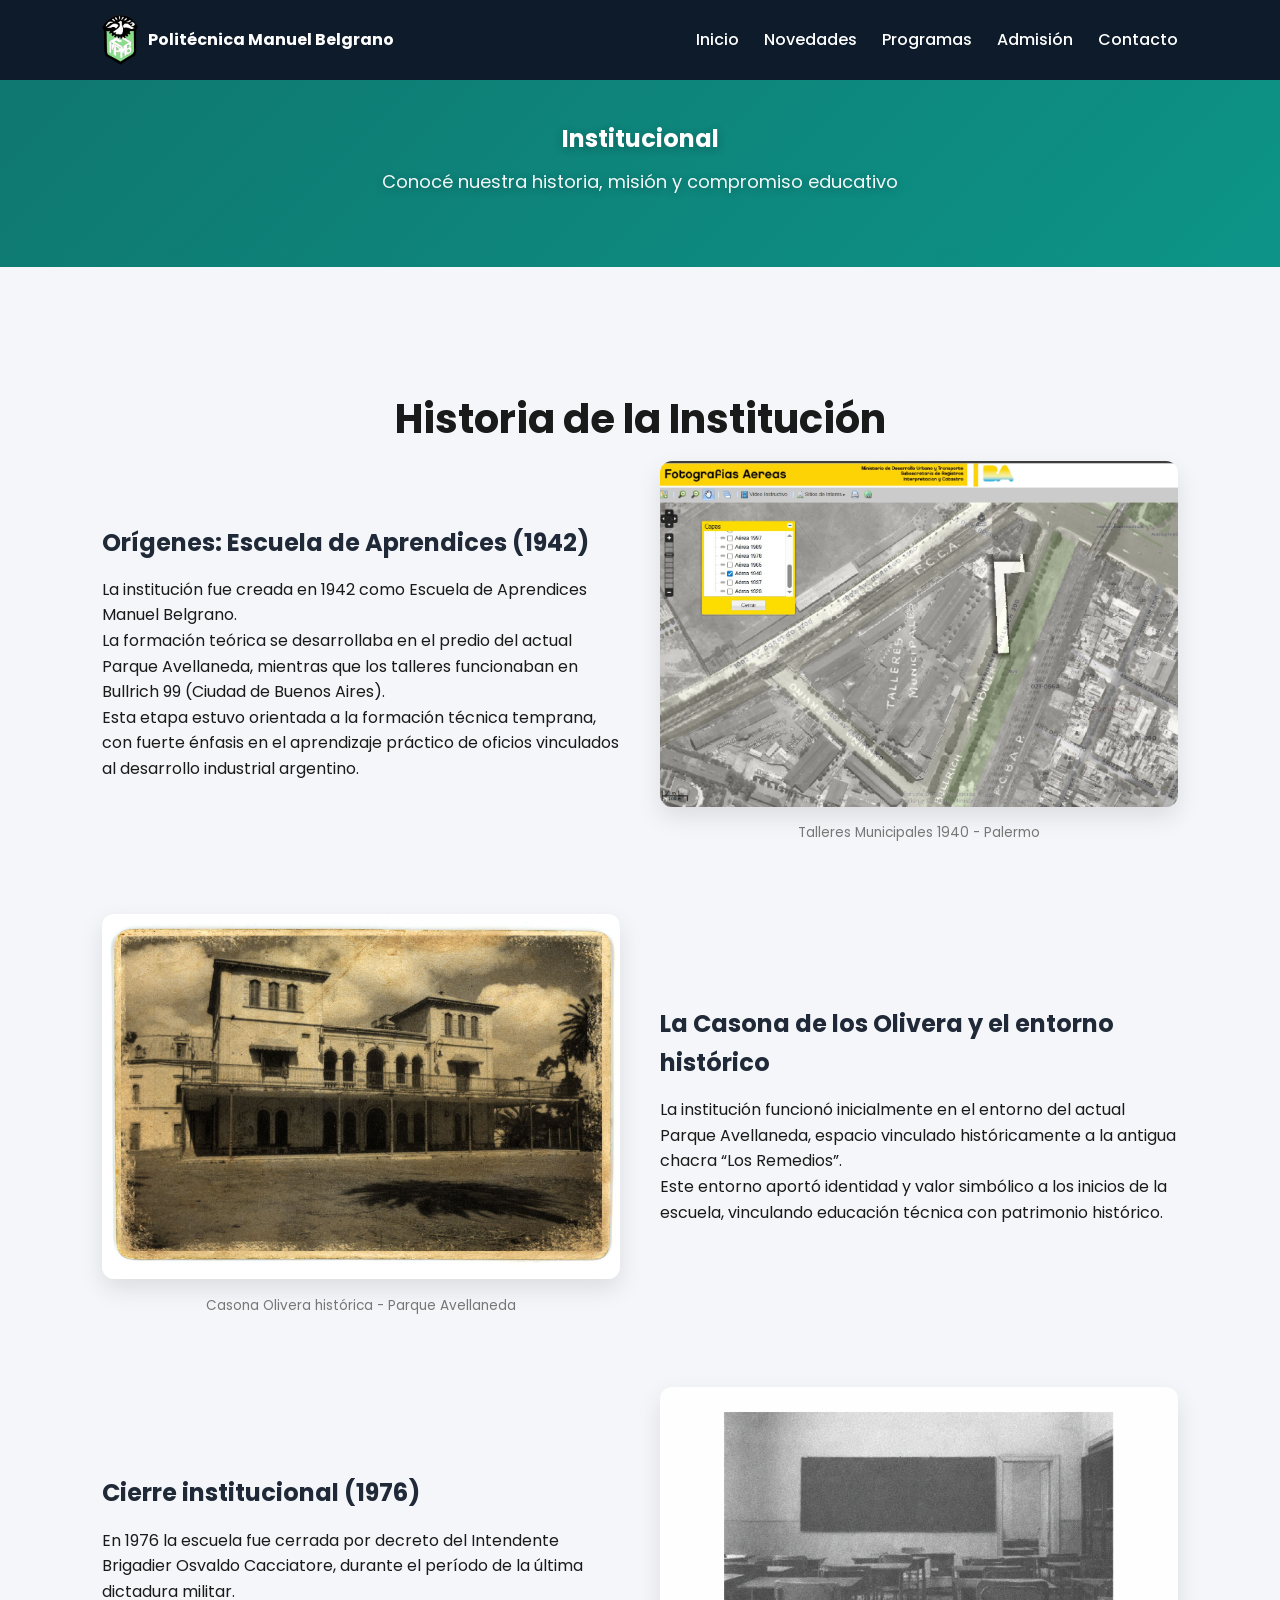
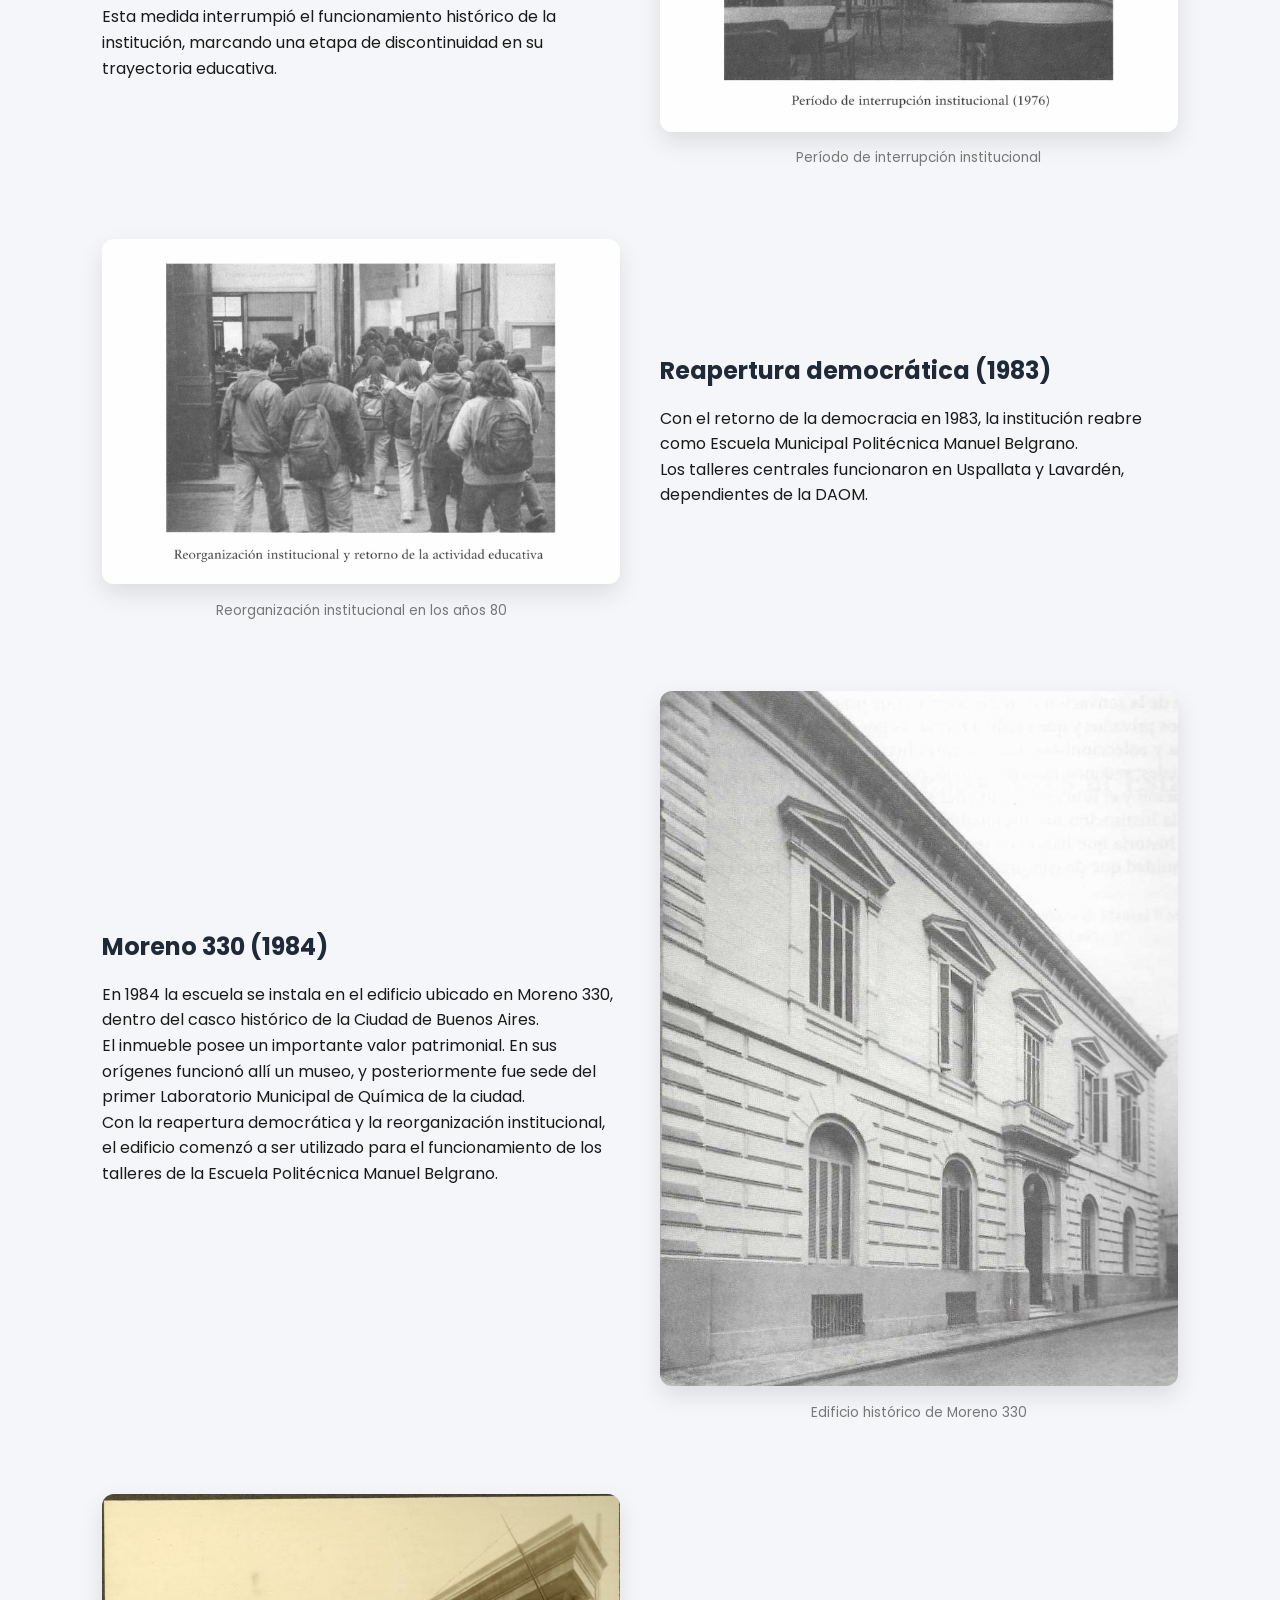
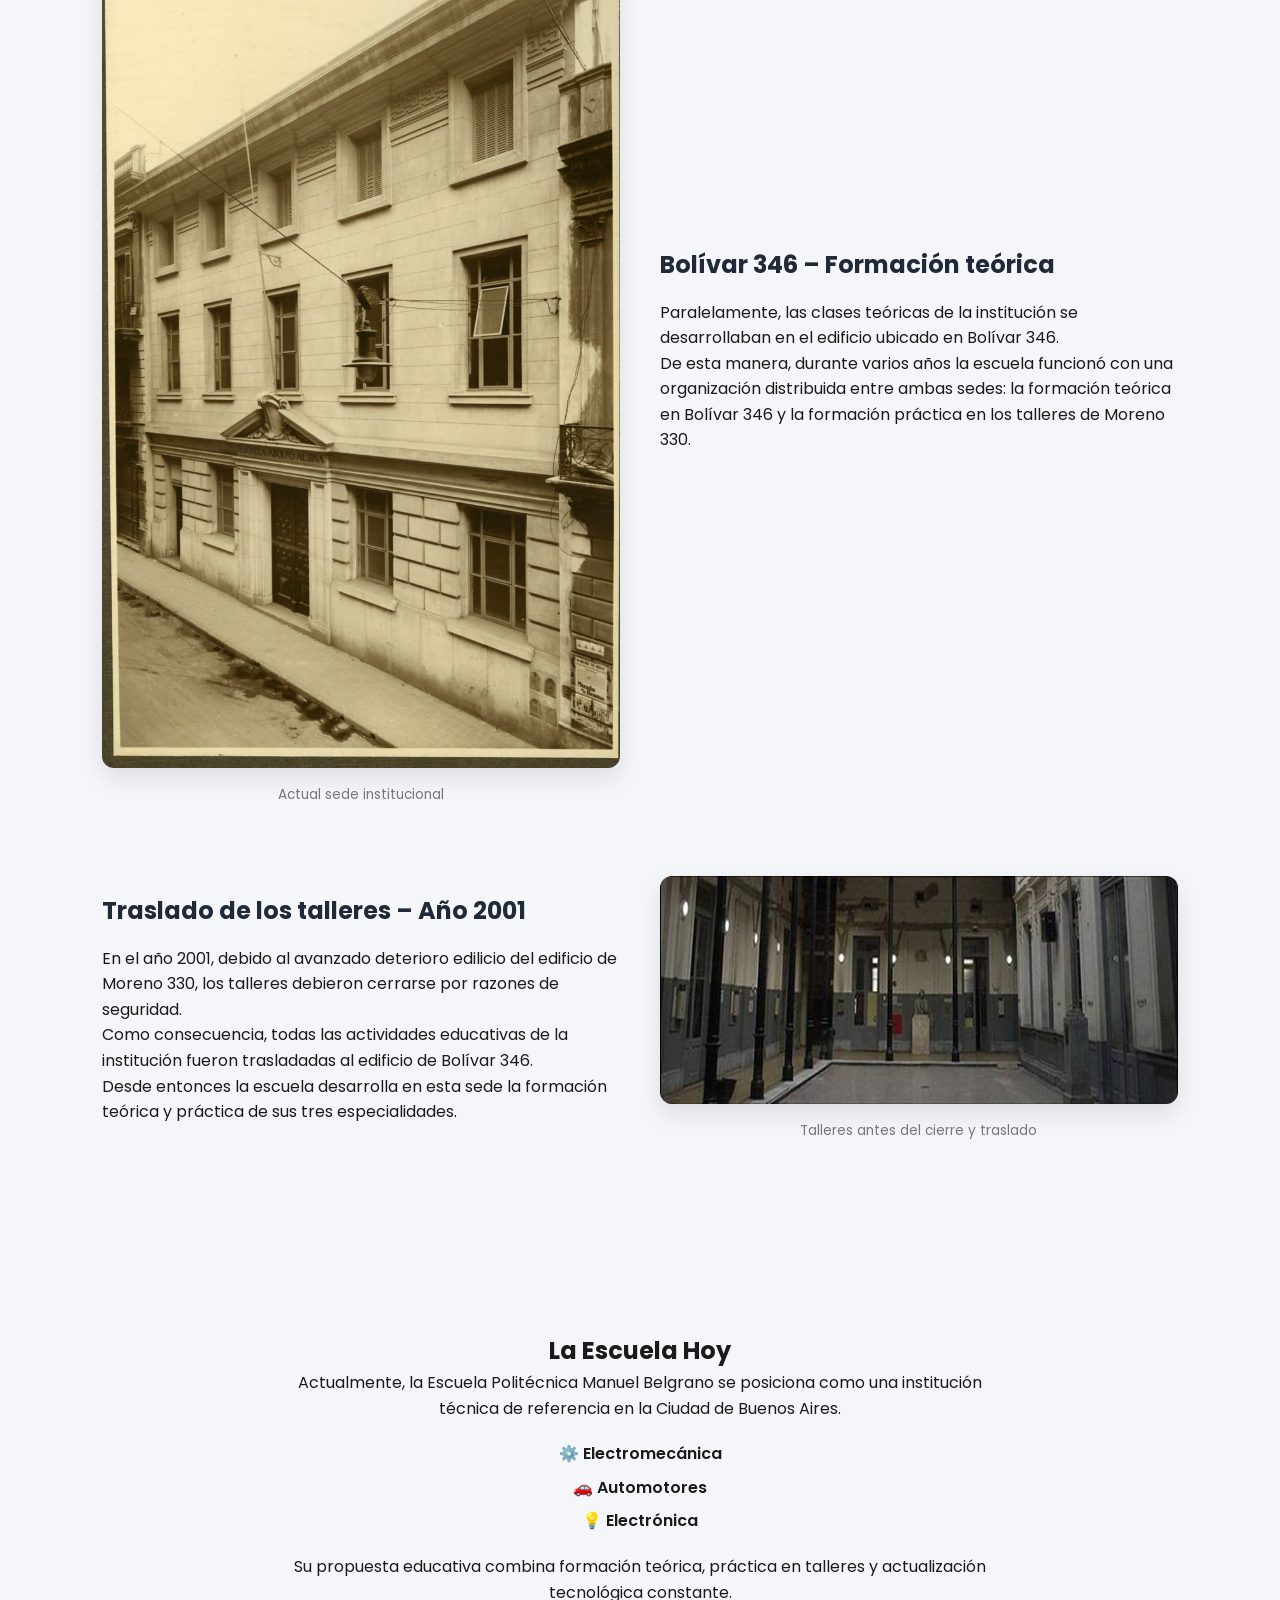
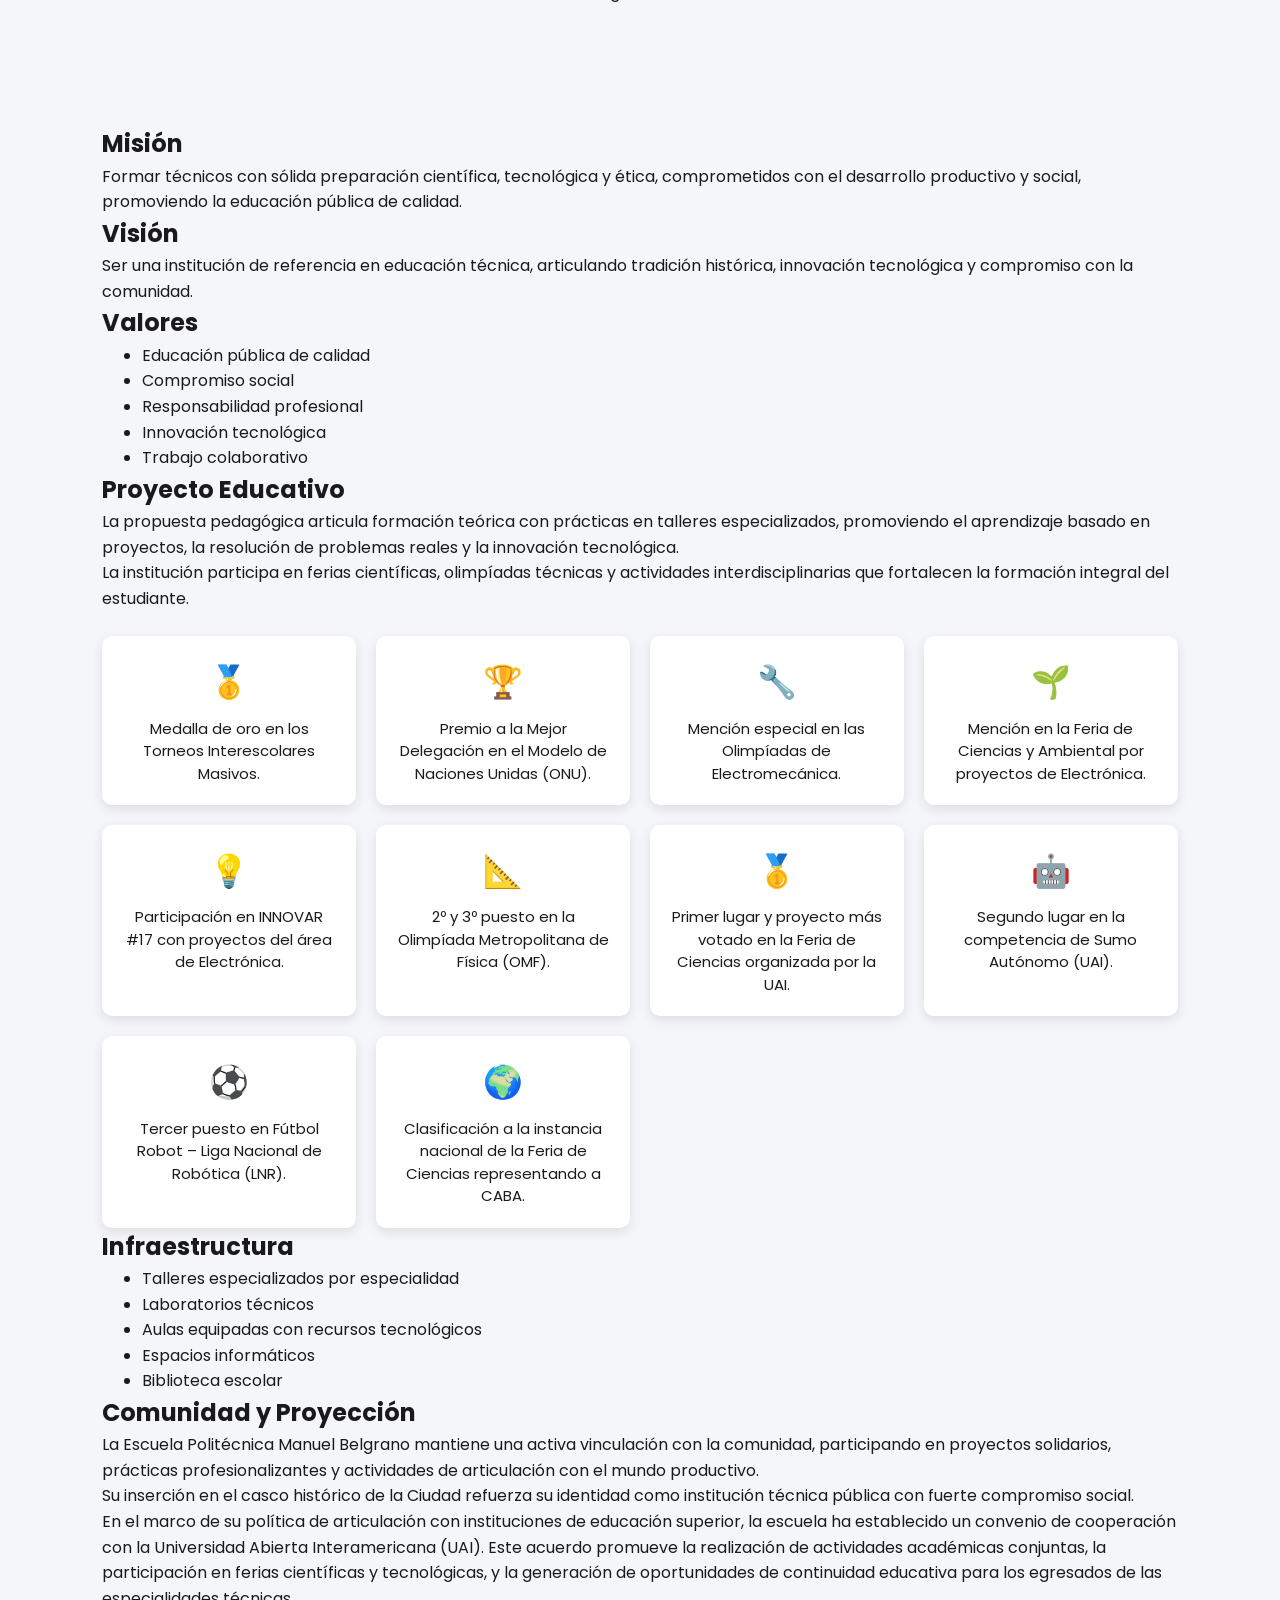
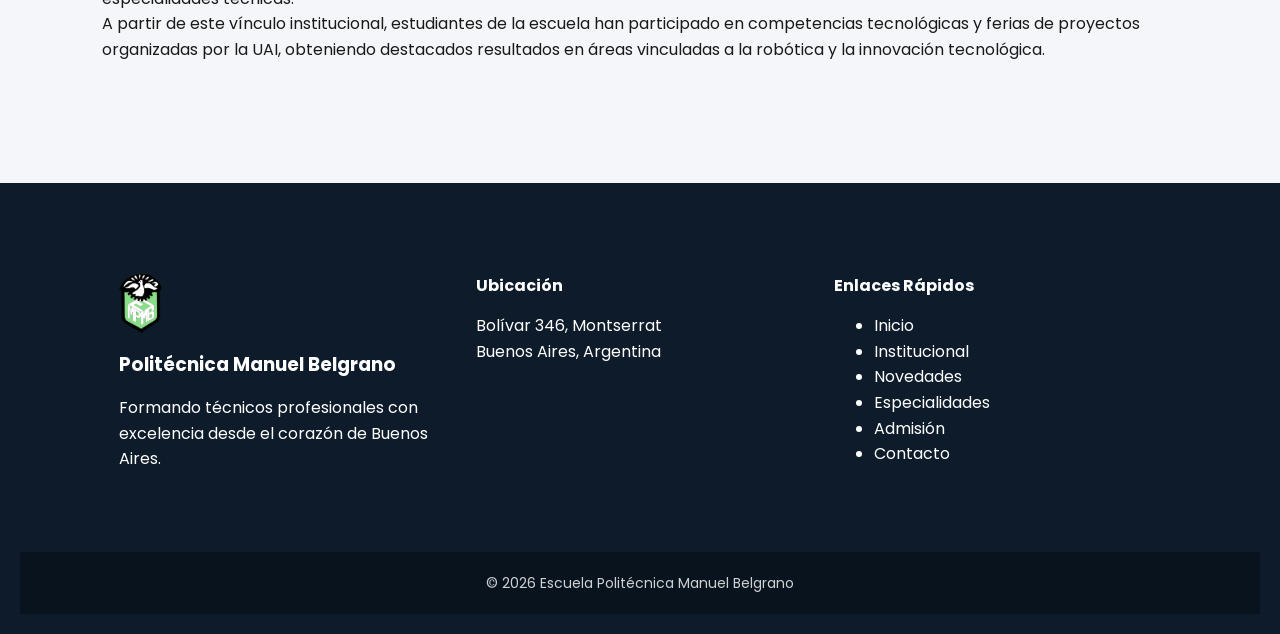
==== commit be923681: "version" ====
--- a/institucional.html
+++ b/institucional.html
@@ -37,165 +37,186 @@
   <p>Conocé nuestra historia, misión y compromiso educativo</p>
 </section>
 
-<!-- HISTORIA -->
-<section class="institucional-historia" id="institucional">
-  <div class="container">
-
-    <h1 class="titulo-seccion">Historia Institucional</h1>
-    <p class="subtitulo">
-      Un recorrido histórico por los orígenes, transformaciones y consolidación de la
-      Escuela Politécnica Manuel Belgrano como institución técnica de referencia.
-    </p>
-
-    <!-- BLOQUE 1 -->
-    <div class="historia-bloque fade">
-      <div class="historia-texto">
-        <h2>Orígenes: Escuela de Aprendices (1942)</h2>
-        <p>
-          La institución fue creada en 1942 como Escuela de Aprendices Manuel Belgrano.
-        </p>
-        <p>
-          La formación teórica se desarrollaba en el predio del actual Parque Avellaneda,
-          mientras que los talleres funcionaban en Bullrich 99 (Ciudad de Buenos Aires).
-        </p>
-        <p>
-          Esta etapa estuvo orientada a la formación técnica temprana,
-          con fuerte énfasis en el aprendizaje práctico de oficios vinculados
-          al desarrollo industrial argentino.
-        </p>
-      </div>
-
-      <div class="historia-img">
-        <img src="img/historia/bullrich-talleres.jpg" alt="Talleres Municipales 1940 - Palermo">
-        <span class="img-caption">
-          Talleres Municipales 1940 - Palermo
-        </span>
-      </div>
-    </div>
-
-    <!-- BLOQUE 2 -->
-    <div class="historia-bloque invert fade">
-      <div class="historia-texto">
-        <h2>La Casona de los Olivera y el entorno histórico</h2>
-        <p>
-          La institución funcionó inicialmente en el entorno del actual Parque Avellaneda,
-          espacio vinculado históricamente a la antigua chacra “Los Remedios”.
-        </p>
-        <p>
-          Este entorno aportó identidad y valor simbólico a los inicios de la escuela,
-          vinculando educación técnica con patrimonio histórico.
-        </p>
-      </div>
-
-      <div class="historia-img">
-        <img src="img/historia/casona-olivera.jpg" alt="Casona Olivera histórica">
-        <span class="img-caption">
-          Casona Olivera histórica - Parque Avellaneda
-        </span>
-      </div>
-    </div>
-
-    <!-- BLOQUE 3 -->
-    <div class="historia-bloque fade">
-      <div class="historia-texto">
-        <h2>Cierre institucional (1976)</h2>
-        <p>
-          En 1976 la escuela fue cerrada por decreto del Intendente Brigadier
-          Osvaldo Cacciatore, durante el período de la última dictadura militar.
-        </p>
-        <p>
-          Esta medida interrumpió el funcionamiento histórico de la institución,
-          marcando una etapa de discontinuidad en su trayectoria educativa.
-        </p>
-      </div>
-
-      <div class="historia-img">
-        <img src="img/historia/talleres.jpg" alt="Cierre institucional">
-        <span class="img-caption">
-          Período de interrupción institucional
-        </span>
-      </div>
-    </div>
-
-    <!-- BLOQUE 4 -->
-    <div class="historia-bloque invert fade">
-      <div class="historia-texto">
-        <h2>Reapertura democrática (1983)</h2>
-        <p>
-          Con el retorno de la democracia en 1983,
-          la institución reabre como Escuela Municipal Politécnica Manuel Belgrano.
-        </p>
-        <p>
-          Los talleres centrales funcionaron en Uspallata y Lavardén,
-          dependientes de la DAOM.
-        </p>
-      </div>
-
-      <div class="historia-img">
-        <img src="img/historia/talleres.jpg" alt="Reapertura 1983">
-        <span class="img-caption">
-          Reorganización institucional en los años 80
-        </span>
-      </div>
-    </div>
-
-    <!-- BLOQUE 5 -->
-    <div class="historia-bloque fade">
-      <div class="historia-texto">
-        <h2>Moreno 330 (1984)</h2>
-        <p>
-          En 1984 la escuela se instala en el edificio ubicado en Moreno 330,
-          dentro del casco histórico de la Ciudad de Buenos Aires.
-        </p>
-        <p>
-          Este inmueble posee alto valor patrimonial,
-          ya que anteriormente fue sede del primer Laboratorio Municipal de Química.
-        </p>
-      </div>
-
-      <div class="historia-img">
-        <img src="img/historia/Moreno330.png" alt="Edificio Moreno 330">
-        <span class="img-caption">
-          Edificio histórico de Moreno 330
-        </span>
-      </div>
-    </div>
-
-    <!-- BLOQUE 6 -->
-    <div class="historia-bloque invert fade">
-      <div class="historia-texto">
-        <h2>Bolívar 346 (1988): Consolidación institucional</h2>
-        <p>
-          En 1988 la institución adopta oficialmente el nombre
-          Escuela Politécnica Manuel Belgrano,
-          estableciéndose en su sede actual en Bolívar 346.
-        </p>
-        <p>
-          Esta etapa consolidó su identidad dentro del sistema
-          de educación técnica de la Ciudad de Buenos Aires.
-        </p>
-      </div>
-
-      <div class="historia-img">
-        <img src="img/historia/bolivar-antiguo.jpg" alt="Bolívar antigua">
-        <span class="img-caption">
-          Entorno histórico de la actual sede
-        </span>
-      </div>
-    </div>
-
-    <!-- RESUMEN CRONOLÓGICO -->
-    <div class="resumen-cronologico fade">
-      <h2>Resumen Cronológico</h2>
-      <ul>
-        <li><strong>1942:</strong> Creación como Escuela de Aprendices Manuel Belgrano</li>
-        <li><strong>1976:</strong> Cierre decretado por el Intendente Brigadier Osvaldo Cacciatore</li>
-        <li><strong>1983:</strong> Reapertura como Escuela Municipal Politécnica Manuel Belgrano</li>
-        <li><strong>1984:</strong> Funcionamiento en Moreno 330</li>
-        <li><strong>1988:</strong> Traslado definitivo a Bolívar 346</li>
-      </ul>
-    </div>
-
+<!-- ORIGEN -->
+
+<!-- ESCUELA DE APRENDICES -->
+<section id="institucional" class="historia">
+
+<h1 class="titulo-seccion">Historia de la Institución</h1>
+
+<!-- BLOQUE 1 -->
+<div class="historia-bloque fade">
+  <div class="historia-texto">
+    <h2>Orígenes: Escuela de Aprendices (1942)</h2>
+    <p>
+      La institución fue creada en 1942 como Escuela de Aprendices Manuel Belgrano.
+    </p>
+    <p>
+      La formación teórica se desarrollaba en el predio del actual Parque Avellaneda,
+      mientras que los talleres funcionaban en Bullrich 99 (Ciudad de Buenos Aires).
+    </p>
+    <p>
+      Esta etapa estuvo orientada a la formación técnica temprana,
+      con fuerte énfasis en el aprendizaje práctico de oficios vinculados
+      al desarrollo industrial argentino.
+    </p>
+  </div>
+
+  <div class="historia-img">
+    <img src="img/historia/bullrich-talleres.jpg" alt="Talleres Municipales 1940 - Palermo">
+    <span class="img-caption">
+      Talleres Municipales 1940 - Palermo
+    </span>
+  </div>
+</div>
+
+<!-- BLOQUE 2 -->
+<div class="historia-bloque invert fade">
+  <div class="historia-texto">
+    <h2>La Casona de los Olivera y el entorno histórico</h2>
+    <p>
+      La institución funcionó inicialmente en el entorno del actual Parque Avellaneda,
+      espacio vinculado históricamente a la antigua chacra “Los Remedios”.
+    </p>
+    <p>
+      Este entorno aportó identidad y valor simbólico a los inicios de la escuela,
+      vinculando educación técnica con patrimonio histórico.
+    </p>
+  </div>
+
+  <div class="historia-img">
+    <img src="img/historia/casona-olivera.jpg" alt="Casona Olivera histórica">
+    <span class="img-caption">
+      Casona Olivera histórica - Parque Avellaneda
+    </span>
+  </div>
+</div>
+
+<!-- BLOQUE 3 -->
+<div class="historia-bloque fade">
+  <div class="historia-texto">
+    <h2>Cierre institucional (1976)</h2>
+    <p>
+      En 1976 la escuela fue cerrada por decreto del Intendente Brigadier
+      Osvaldo Cacciatore, durante el período de la última dictadura militar.
+    </p>
+    <p>
+      Esta medida interrumpió el funcionamiento histórico de la institución,
+      marcando una etapa de discontinuidad en su trayectoria educativa.
+    </p>
+  </div>
+
+  <div class="historia-img">
+    <img src="img/historia/interrupcion.jpg.png" alt="Cierre institucional">
+    <span class="img-caption">
+      Período de interrupción institucional
+    </span>
+  </div>
+</div>
+
+<!-- BLOQUE 4 -->
+<div class="historia-bloque invert fade">
+  <div class="historia-texto">
+    <h2>Reapertura democrática (1983)</h2>
+    <p>
+      Con el retorno de la democracia en 1983,
+      la institución reabre como Escuela Municipal Politécnica Manuel Belgrano.
+    </p>
+    <p>
+      Los talleres centrales funcionaron en Uspallata y Lavardén,
+      dependientes de la DAOM.
+    </p>
+  </div>
+
+  <div class="historia-img">
+    <img src="img/historia/reapertura.jpg.png" alt="Reapertura 1983">
+    <span class="img-caption">
+      Reorganización institucional en los años 80
+    </span>
+  </div>
+</div>
+
+<!-- BLOQUE 5 -->
+<div class="historia-bloque fade">
+  <div class="historia-texto">
+    <h2>Moreno 330 (1984)</h2>
+    <p>
+      En 1984 la escuela se instala en el edificio ubicado en Moreno 330,
+      dentro del casco histórico de la Ciudad de Buenos Aires.
+    </p>
+    <p>
+      El inmueble posee un importante valor patrimonial. 
+      En sus orígenes funcionó allí un museo, y posteriormente 
+      fue sede del primer Laboratorio Municipal de Química de la ciudad.
+    </p>
+    <p>
+      Con la reapertura democrática y la reorganización institucional,
+      el edificio comenzó a ser utilizado para el funcionamiento
+      de los talleres de la Escuela Politécnica Manuel Belgrano.
+    </p>
+  </div>
+
+  <div class="historia-img">
+    <img src="img/historia/moreno330.jpg" alt="Edificio Moreno 330">
+    <span class="img-caption">
+      Edificio histórico de Moreno 330
+    </span>
+  </div>
+</div>
+
+<!-- BLOQUE 6 -->
+<div class="historia-bloque invert fade">
+  <div class="historia-texto">
+    <h2>Bolívar 346 – Formación teórica</h2>
+    <p>
+      Paralelamente, las clases teóricas de la institución se desarrollaban
+      en el edificio ubicado en Bolívar 346.
+    </p>
+    <p>
+      De esta manera, durante varios años la escuela funcionó
+      con una organización distribuida entre ambas sedes:
+      la formación teórica en Bolívar 346 y la formación práctica
+      en los talleres de Moreno 330.
+    </p>
+  </div>
+
+  <div class="historia-img">
+    <img src="img/historia/bolivar-antiguo.jpg" alt="Edificio Bolívar 346">
+    <span class="img-caption">
+      Actual sede institucional
+    </span>
+  </div>
+</div>
+
+<!-- BLOQUE 7 -->
+<div class="historia-bloque fade">
+  <div class="historia-texto">
+    <h2>Traslado de los talleres – Año 2001</h2>
+    <p>
+      En el año 2001, debido al avanzado deterioro edilicio del
+      edificio de Moreno 330, los talleres debieron cerrarse
+      por razones de seguridad.
+    </p>
+    <p>
+      Como consecuencia, todas las actividades educativas
+      de la institución fueron trasladadas al edificio
+      de Bolívar 346.
+    </p>
+    <p>
+      Desde entonces la escuela desarrolla en esta sede
+      la formación teórica y práctica de sus tres especialidades.
+    </p>
+  </div>
+
+  <div class="historia-img">
+    <img src="img/historia/politecnicamanuelbelgrano2.jpg" alt="Talleres antes del cierre y traslado">
+    <span class="img-caption">
+      Talleres antes del cierre y traslado
+    </span>
+  </div>
+</div>
+
+</section>
     <!-- PRESENTE -->
     <div class="presente fade">
       <h2>La Escuela Hoy</h2>
@@ -263,6 +284,64 @@
         que fortalecen la formación integral del estudiante.
       </p>
     </div>
+
+    <div class="logros-grid">
+
+  <div class="logro-card">
+    <div class="logro-icon">🥇</div>
+    <p>Medalla de oro en los Torneos Interescolares Masivos.</p>
+  </div>
+
+  <div class="logro-card">
+    <div class="logro-icon">🏆</div>
+    <p>Premio a la Mejor Delegación en el Modelo de Naciones Unidas (ONU).</p>
+  </div>
+
+  <div class="logro-card">
+    <div class="logro-icon">🔧</div>
+    <p>Mención especial en las Olimpíadas de Electromecánica.</p>
+  </div>
+
+  <div class="logro-card">
+    <div class="logro-icon">🌱</div>
+    <p>Mención en la Feria de Ciencias y Ambiental por proyectos de Electrónica.</p>
+  </div>
+
+  <div class="logro-card">
+    <div class="logro-icon">💡</div>
+    <p>Participación en INNOVAR #17 con proyectos del área de Electrónica.</p>
+  </div>
+
+  <div class="logro-card">
+    <div class="logro-icon">📐</div>
+    <p>2º y 3º puesto en la Olimpíada Metropolitana de Física (OMF).</p>
+  </div>
+
+  <div class="logro-card">
+    <div class="logro-icon">🥇</div>
+    <p>Primer lugar y proyecto más votado en la Feria de Ciencias organizada por la UAI.</p>
+  </div>
+
+  <div class="logro-card">
+    <div class="logro-icon">🤖</div>
+    <p>Segundo lugar en la competencia de Sumo Autónomo (UAI).</p>
+  </div>
+
+  <div class="logro-card">
+    <div class="logro-icon">⚽</div>
+    <p>Tercer puesto en Fútbol Robot – Liga Nacional de Robótica (LNR).</p>
+  </div>
+
+  <div class="logro-card">
+    <div class="logro-icon">🌍</div>
+    <p>Clasificación a la instancia nacional de la Feria de Ciencias representando a CABA.</p>
+  </div>
+
+</div>
+
+
+
+
 
     <!-- INFRAESTRUCTURA -->
 
@@ -295,6 +374,21 @@
         refuerza su identidad como institución técnica pública
         con fuerte compromiso social.
       </p>
+      <p>
+        En el marco de su política de articulación con instituciones de educación superior,
+        la escuela ha establecido un convenio de cooperación con la Universidad Abierta Interamericana (UAI).
+        Este acuerdo promueve la realización de actividades académicas conjuntas,
+        la participación en ferias científicas y tecnológicas,
+        y la generación de oportunidades de continuidad educativa
+        para los egresados de las especialidades técnicas.
+      </p>
+
+      <p>
+        A partir de este vínculo institucional, estudiantes de la escuela
+        han participado en competencias tecnológicas y ferias de proyectos
+        organizadas por la UAI, obteniendo destacados resultados
+        en áreas vinculadas a la robótica y la innovación tecnológica.
+      </p>
     </div>
 
   </div>
@@ -320,7 +414,9 @@
             <ul>
                 <li><a href="index.html">Inicio</a></li>
                 <li><a href="institucional.html">Institucional</a></li>
-                <li><a href="index.html#programas">Programas</a></li>
+                <li><a href="index.html#novedades">Novedades</a></li>
+                <li><a href="index.html#programas">Especialidades</a></li>
+                <li><a href="index.html#admision">Admisión</a></li>
                 <li><a href="index.html#contacto">Contacto</a></li>
             </ul>
         </div>
--- a/css/style.css
+++ b/css/style.css
@@ -1,6 +1,6 @@
 * {
     margin: 0;
-    padding: 0;
+    /*padding: 0;*/
     box-sizing: border-box;
 }
 
@@ -87,7 +87,7 @@
     border-radius: 30px;
     text-decoration: none;
     display: inline-block;
-    margin: 5px;
+    margin-top: 30px;
     transition: 0.3s;
     border: none;
     cursor: pointer;
@@ -404,22 +404,24 @@
     transform: translateY(-10px);
     box-shadow: 0 15px 25px rgba(0,0,0,0.15);
 }
-.gallery-grid {
-    display: grid;
-    grid-template-columns: repeat(auto-fit, minmax(200px,1fr));
-    gap: 15px;
-    padding: 20px;
-}
-
-.gallery-grid img {
-    width: 100%;
-    cursor: pointer;
-    border-radius: 10px;
-    transition: transform 0.3s ease;
-}
-
-.gallery-grid img:hover {
-    transform: scale(1.05);
+.gallery-grid{
+display:grid;
+grid-template-columns: repeat(auto-fit, minmax(220px,1fr));
+gap:15px;
+padding:20px;
+}
+
+.gallery-grid img{
+width:100%;
+height:100%;
+object-fit:cover;
+border-radius:8px;
+cursor:pointer;
+transition:transform 0.3s ease;
+}
+
+.gallery-grid img:hover{
+transform:scale(1.05);
 }
 
 .modal {
@@ -837,6 +839,11 @@
   object-fit:cover;
 }
 
+.modal-titulo{
+  padding-left: 20px;
+}
+
+
 .modal-body{
   padding:28px 32px;
   line-height:1.6;
@@ -1295,6 +1302,7 @@
     font-size: 2rem;
     text-align: center;
     margin-bottom: 10px;
+    
   }
     .hero-institucional{
     padding-top: 170px;
@@ -1604,4 +1612,35 @@
   margin-bottom: 10px;
 }
 
-
+/* logros*/
+
+.logros-grid{
+  display: grid;
+  grid-template-columns: repeat(auto-fit, minmax(220px,1fr));
+  gap: 20px;
+  margin-top: 25px;
+}
+
+.logro-card{
+  background: white;
+  border-radius: 10px;
+  padding: 20px;
+  text-align: center;
+  box-shadow: 0 4px 12px rgba(0,0,0,0.1);
+  transition: transform 0.3s ease;
+}
+
+.logro-card:hover{
+  transform: translateY(-5px);
+}
+
+.logro-icon{
+  font-size: 32px;
+  margin-bottom: 10px;
+}
+
+.logro-card p{
+  font-size: 15px;
+  line-height: 1.5;
+}
+
